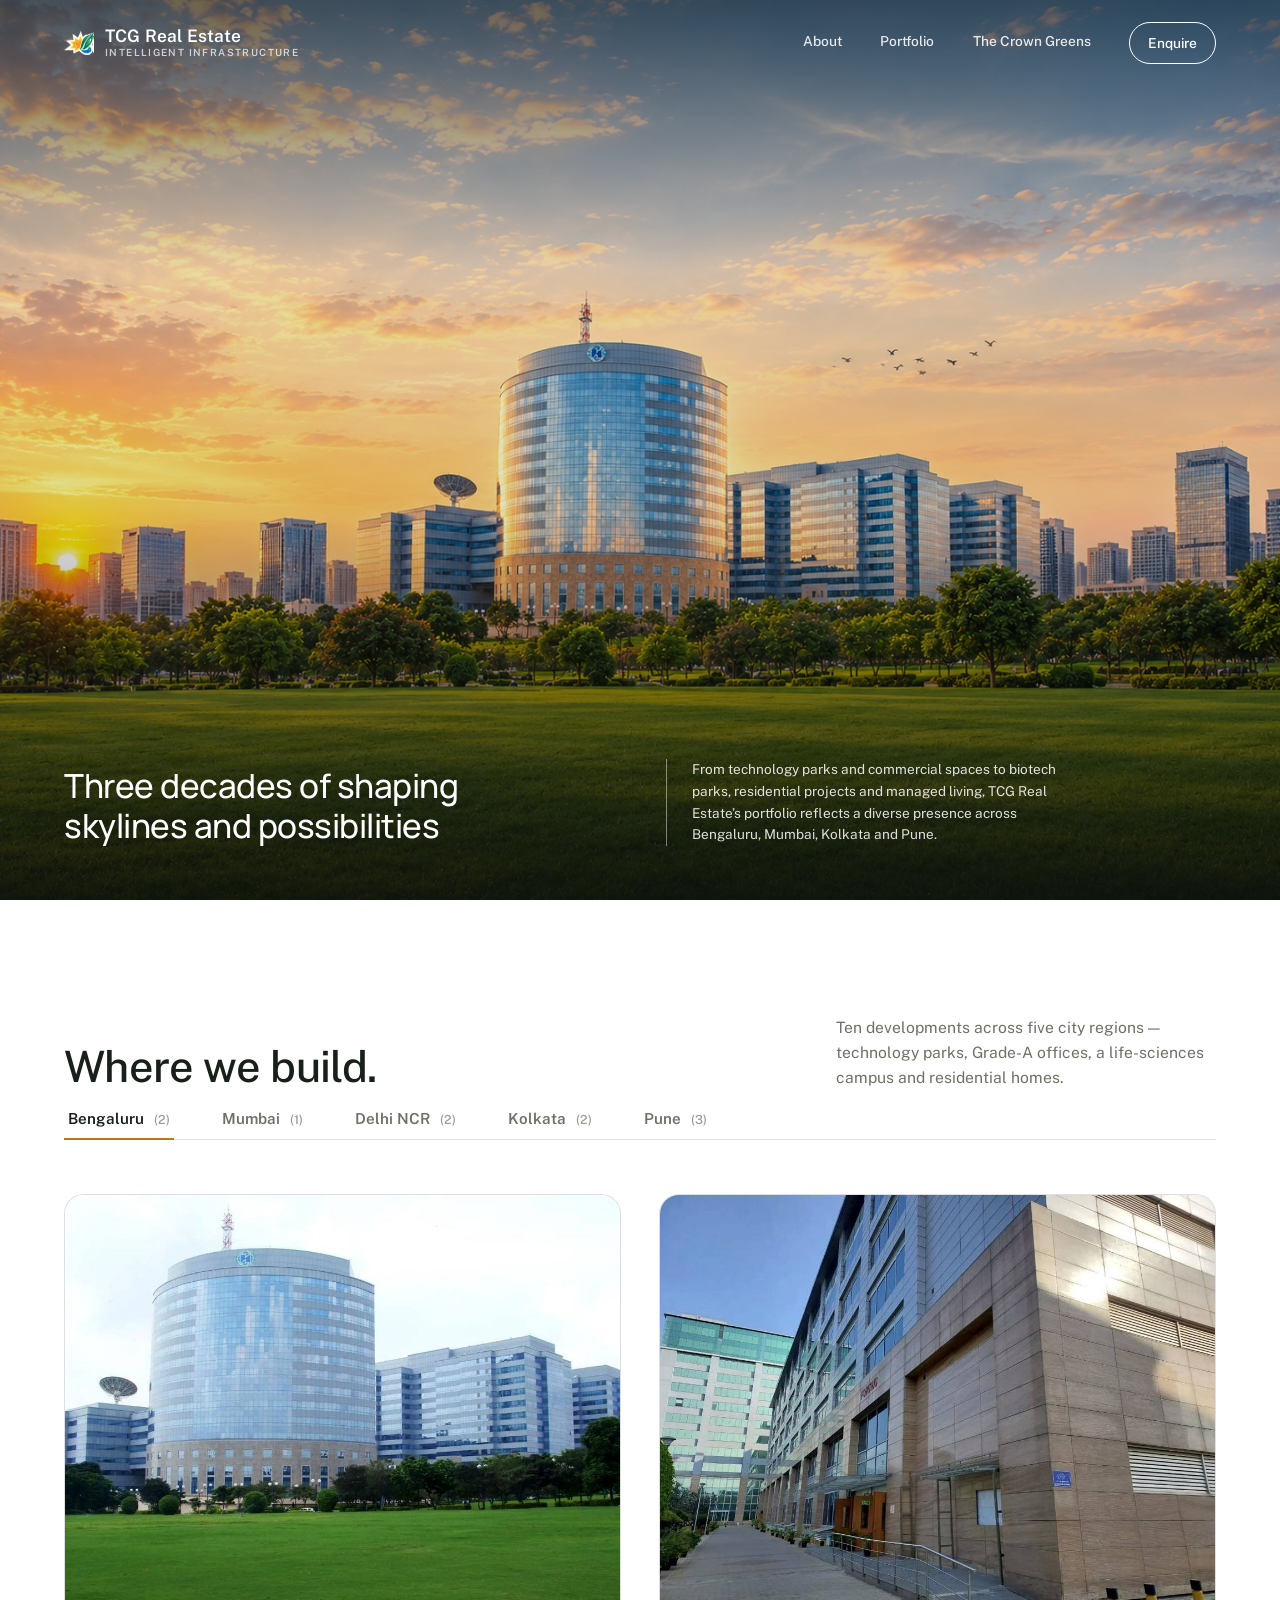
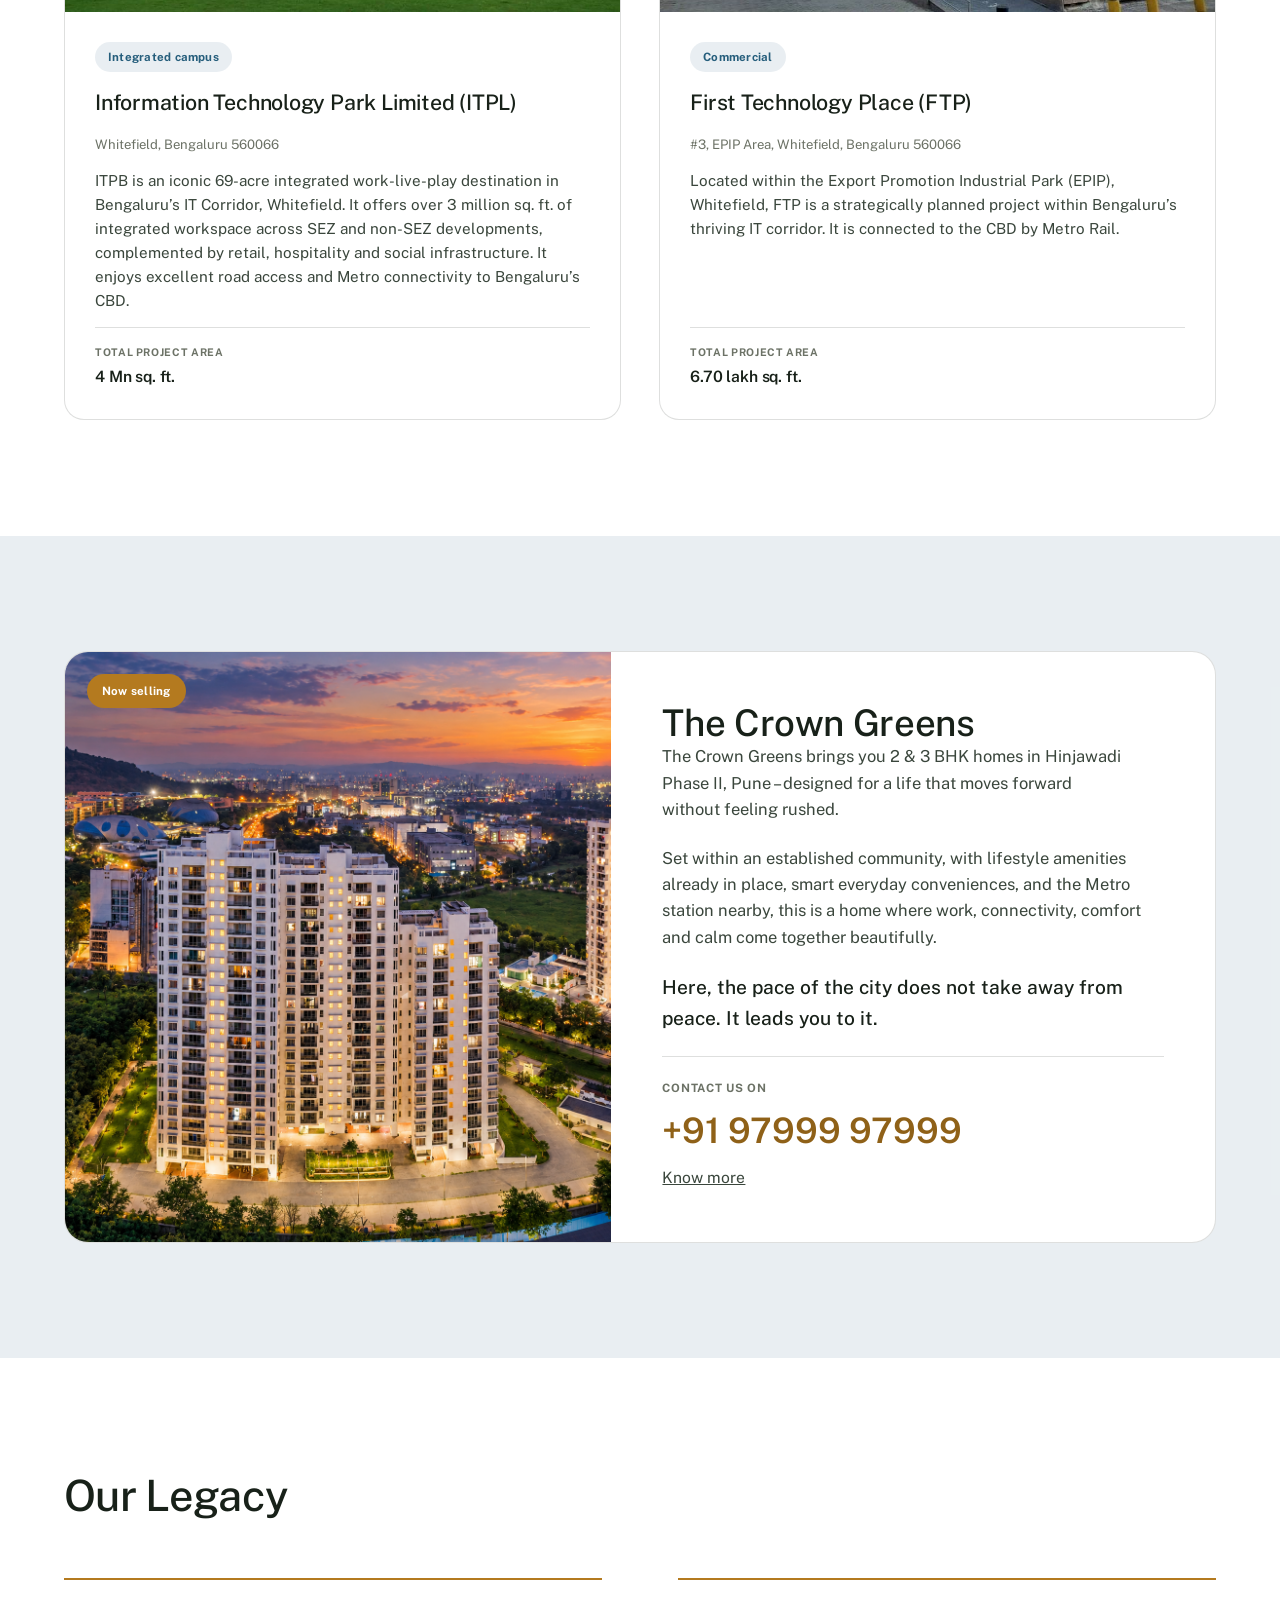
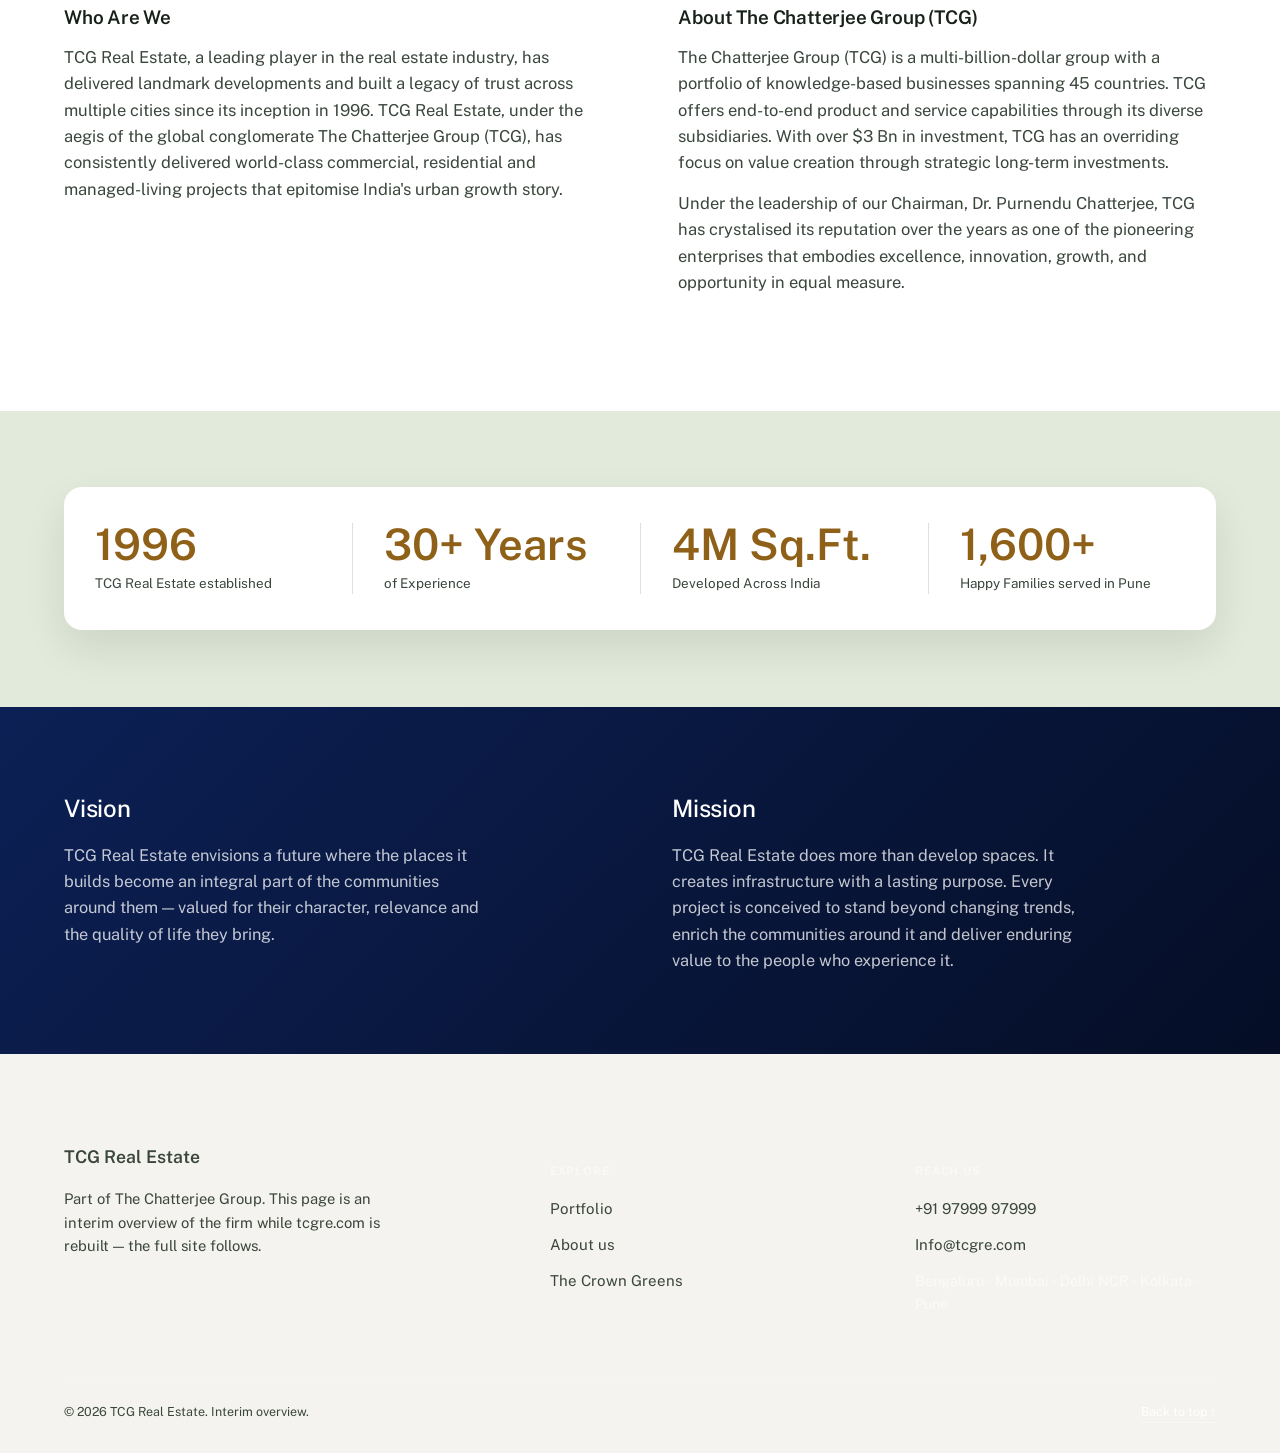
==== landing-new.html @ a6a9d88d "fixed ui updates" ====
<!DOCTYPE html>
<html lang="en">
<head>
<meta charset="utf-8">
<meta name="viewport" content="width=device-width, initial-scale=1">
<meta name="description" content="TCG Real Estate — technology parks, biotech campuses, Grade-A offices and managed living across Bengaluru, Mumbai, Kolkata and Pune. Part of The Chatterjee Group.">
<title>TCG Real Estate — Intelligent Infrastructure</title>
<link rel="icon" href="[data-uri]">
<link rel="preconnect" href="https://fonts.googleapis.com">
<link rel="preconnect" href="https://fonts.gstatic.com" crossorigin>
<link href="https://fonts.googleapis.com/css2?family=Public+Sans:wght@400;500;600;700;800&family=Manrope:wght@500;600;700;800&display=swap" rel="stylesheet">
<style>
:root{
  --ink:#182119;
  --ink-soft:#3a463c;
  --paper:#FFFFFF;
  --paper-2:#FFFFFF;
  --line: rgba(24,33,25,.14);
  --line-soft: rgba(24,33,25,.08);
  --muted:#6c7266;
  --gold:#B47A1F;
  --gold-deep:#8f6118;
  --gold-soft: rgba(180,122,31,.12);
  --green:#1F6B44;
  --green-soft: rgba(31,107,68,.10);
  --blue:#265E7C;
  --blue-soft: rgba(38,94,124,.10);
  --sage:#E2EADB;
  --serif: "Public Sans", -apple-system, BlinkMacSystemFont, "Segoe UI", Helvetica, Arial, sans-serif;
  --sans: "Public Sans", -apple-system, BlinkMacSystemFont, "Segoe UI", Helvetica, Arial, sans-serif;
  --shell: 1280px;
  --pad: clamp(20px, 5vw, 80px);
}
*{ box-sizing:border-box; }
html{ scroll-behavior:smooth; background:var(--paper); }
@media (prefers-reduced-motion: reduce){
  html{ scroll-behavior:auto; }
  *,*::before,*::after{ animation-duration:.001ms !important; animation-iteration-count:1 !important; transition-duration:.001ms !important; }
}
body{
  margin:0; background:var(--paper); color:var(--ink);
  font-family:var(--sans); font-size:16.5px; line-height:1.6; font-weight:400;
  -webkit-font-smoothing:antialiased;
}
h1,h2,h3,h4{ margin:0; font-family:var(--serif); font-weight:500; letter-spacing:-.01em; }
p{ margin:0; }
img{ display:block; max-width:100%; }
a{ color:inherit; }
button, input, select{ font-family:var(--sans); }
.shell{ max-width:var(--shell); margin:0 auto; padding-inline:var(--pad); }
:focus-visible{ outline:2px solid var(--gold); outline-offset:3px; }

/* ============ small type utility ============ */
.eyebrow{
  display:inline-flex; align-items:center; gap:8px;
  font-size:.78rem; font-weight:600; color:inherit;
}
.eyebrow__mark{ width:16px; height:16px; flex:none; display:block; }

/* ============ NAV ============ */
.nav{
  position:fixed; inset:0 0 auto 0; z-index:80;
  display:flex; align-items:center; justify-content:space-between;
  padding:22px var(--pad);
  color:#fff;
  transition:background .35s ease, color .35s ease, padding .35s ease, box-shadow .35s ease;
}
.nav.stuck{
  background:rgba(251,250,244,.92); backdrop-filter:blur(10px);
  color:var(--ink); padding-block:14px;
  box-shadow:0 1px 0 var(--line-soft);
}
.brand{ display:flex; align-items:center; gap:11px; text-decoration:none; }
.brand__mark{ width:30px; height:auto; flex:none; }
.brand__word{ display:flex; flex-direction:column; line-height:1.15; }
.brand__name{ font-family:var(--serif); font-size:1.08rem; font-weight:600; letter-spacing:.01em; }
.brand__sub{ font-size:.62rem; font-weight:600; letter-spacing:.14em; text-transform:uppercase; opacity:.72; }
.nav__links{ display:flex; align-items:center; gap:clamp(20px,3vw,40px); }
.nav__links a{
  text-decoration:none; font-size:.86rem; font-weight:500; opacity:.88;
  padding-bottom:3px; border-bottom:1px solid transparent; transition:opacity .2s, border-color .2s;
}
.nav__links a:hover{ opacity:1; border-color:currentColor; }
.nav__links a.btn-ghost{
  opacity:1; border:1px solid currentColor; border-radius:999px; padding:9px 18px; border-bottom:1px solid currentColor;
}
@media (max-width:760px){ .nav__links a:not(.btn-ghost){ display:none; } }

/* ============ HERO (full screen banner) ============ */
.hero{ position:relative; height:100svh; min-height:600px; overflow:hidden; background:var(--ink); }
.hero__media{ position:absolute; inset:0; }
.hero__media img{
  width:100%; height:100%; object-fit:cover; object-position:center 62%;
  transform:scale(1.04); animation:heroDrift 22s ease-in-out infinite alternate;
}
@keyframes heroDrift{ from{ transform:scale(1.04) translateY(0);} to{ transform:scale(1.11) translateY(-1.5%);} }
.hero__scrim{
  position:absolute; inset:0;
  background:
    linear-gradient(180deg, rgba(15,20,16,.62) 0%, rgba(15,20,16,.08) 30%, rgba(15,20,16,.12) 58%, rgba(12,16,13,.92) 100%);
}
.hero__in{
  position:relative; z-index:2; height:100%;
  display:grid; grid-template-columns:1fr 1fr; column-gap:clamp(24px,4vw,64px); align-items:end;
  padding:0 var(--pad) clamp(36px,6vh,64px);
  max-width:var(--shell); margin:0 auto;
  color:#fff;
  opacity:0; transform:translateY(16px);
  animation:heroIn 1.1s cubic-bezier(.22,.61,.36,1) .25s forwards;
}
@keyframes heroIn{ to{ opacity:1; transform:none; } }
.hero__badge{
  display:inline-flex; align-items:center; gap:9px; width:fit-content;
  padding:8px 16px 8px 10px; border-radius:999px;
  background:rgba(255,255,255,.1); border:1px solid rgba(255,255,255,.28);
  backdrop-filter:blur(6px);
  font-size:.78rem; font-weight:600; letter-spacing:.02em;
}
.hero__badge img{ width:18px; height:18px; }
.hero h1{
  margin:0; font-size:clamp(1.5rem,2.6vw,2.2rem); line-height:1.2;
  letter-spacing:-.015em; font-weight:500; max-width:20ch;
  font-family:"Manrope", "Public Sans", -apple-system, BlinkMacSystemFont, "Segoe UI", Helvetica, Arial, sans-serif;
}
.hero__lede{
  margin:0; max-width:52ch; font-size:clamp(.85rem,1vw,.95rem);
  color:rgba(255,255,255,.86); line-height:1.6;
  border-left:1px solid rgba(255,255,255,.45); padding-left:clamp(16px,2vw,28px);
}
@media (max-width:760px){
  .hero__in{ grid-template-columns:1fr; row-gap:16px; }
  .hero__lede{ border-left:0; padding-left:0; }
  .hero__in h1{margin-top:98%}
}
.hero__cta{ margin-top:30px; display:flex; gap:14px; flex-wrap:wrap; }
.btn{
  display:inline-flex; align-items:center; gap:10px;
  font-size:.86rem; font-weight:600; text-decoration:none;
  padding:14px 26px; border-radius:999px; border:1px solid transparent;
  transition:transform .22s ease, background .22s ease, color .22s ease, border-color .22s ease;
}
.btn:hover{ transform:translateY(-2px); }
.btn--gold{ background:var(--gold); color:#fff; }
.btn--gold:hover{ background:var(--gold-deep); }
.btn--line{ border-color:rgba(255,255,255,.55); color:#fff; }
.btn--line:hover{ background:rgba(255,255,255,.12); }
.btn--ink{ background:var(--ink); color:#fff; }
.btn--ink:hover{ background:#0d130f; }

.hero__foot{
  position:absolute; z-index:2; left:0; right:0; bottom:22px;
  display:flex; justify-content:space-between; align-items:flex-end;
  padding:0 var(--pad); max-width:var(--shell); margin:0 auto; left:50%; transform:translateX(-50%); width:100%;
  color:rgba(255,255,255,.78); font-size:.72rem; letter-spacing:.03em;
}
.hero__cap{ display:flex; flex-direction:column; gap:2px; text-align:right; }
.hero__cap b{ font-weight:600; color:#fff; }
.hero__scroll{
  width:1px; height:34px; background:rgba(255,255,255,.5); position:relative; overflow:hidden;
}
.hero__scroll::after{
  content:""; position:absolute; left:0; top:-100%; width:100%; height:100%; background:#fff;
  animation:scrollLine 2.1s ease-in-out infinite;
}
@keyframes scrollLine{ 0%{ top:-100%;} 60%{ top:100%;} 100%{ top:100%;} }

/* ============ SECTION shell ============ */
.sec{ padding:clamp(70px,9vw,120px) 0; }
.sec__head{
  display:flex; align-items:flex-end; justify-content:space-between; gap:24px; flex-wrap:wrap;
  margin-bottom:clamp(36px,5vw,58px);
}
.sec__head h2{ font-size:clamp(1.9rem,3.6vw,2.7rem); line-height:1.08; letter-spacing:-.015em; max-width:22ch; }
.sec__head p{ max-width:38ch; color:var(--muted); font-size:.98rem; }

/* ============ ABOUT ============ */
.about{ background:; }
.about__grid{ display:grid; grid-template-columns:1fr 1fr; gap:clamp(40px,6vw,90px); align-items:start; }
@media (max-width:880px){ .about__grid{ grid-template-columns:1fr; } }
.about__block h3{ font-size:1.18rem; font-weight:600; margin-bottom:12px; }
.about__block p{ color:var(--ink-soft); }
.about__block{ border-top:2px solid var(--gold); padding-top:22px; }
.statsband{ background:var(--sage); padding:clamp(48px,6vw,80px) 0; }
.stats{ display:grid; grid-template-columns:repeat(4,1fr); gap:0; padding:clamp(24px,3vw,36px) 0; background:#fff; border-radius:18px; box-shadow:0 18px 40px rgba(24,33,25,.10); }
.stats .stat{ padding:0 clamp(16px,2.4vw,32px); border-left:1px solid var(--line); }
.stats .stat:first-child{ border-left:0; }
@media (max-width:760px){ .stats{ grid-template-columns:1fr 1fr; row-gap:24px; } .stats .stat:nth-child(odd){ border-left:0; } }
.stat{ display:flex; flex-direction:column; gap:6px; }
.stat__n{ font-family:var(--serif); font-size:clamp(1.9rem,3.4vw,2.8rem); font-weight:600; color:var(--gold-deep); line-height:1; }
.stat__l{ font-size:.84rem; color:var(--ink-soft); }

/* ============ VISION / MISSION ============ */
.creed{ background: linear-gradient(135deg, #0C2055, #050E26);  color:#fff; padding: 80px 0 }
.creed__grid{ display:grid; grid-template-columns:1fr 1fr; gap:clamp(30px,5vw,70px); }
@media (max-width:760px){ .creed__grid{ grid-template-columns:1fr; } }
.creed__card{ padding-top:2px; }
.creed__icon{ width:38px; height:38px; margin-bottom:20px; }
.creed__card h3{ font-size:1.5rem; font-weight:500; margin-bottom:14px; }
.creed__card p{ color:rgba(255,255,255,.76); font-size:1.02rem; line-height:1.62; max-width:42ch; }

/* ============ PORTFOLIO ============ */
.portfolio__head{ margin-bottom:8px; }
.tabs{
  display:flex; gap:clamp(6px,1.2vw,10px); flex-wrap:wrap;
  border-bottom:1px solid var(--line); margin-bottom:clamp(34px,5vw,54px);
}
.tab{
  appearance:none; border:none; background:none; cursor:pointer;
  font-family:var(--sans); font-size:.95rem; font-weight:600; color:var(--muted);
  padding:12px 4px; margin-right:clamp(18px,3vw,34px);
  position:relative; transition:color .2s ease;
}
.tab .count{ font-weight:500; color:var(--muted); opacity:.7; margin-left:6px; font-size:.82em; }
.tab::after{
  content:""; position:absolute; left:0; right:0; bottom:-1px; height:2px; background:var(--gold);
  transform:scaleX(0); transform-origin:left; transition:transform .25s ease;
}
.tab[aria-selected="true"]{ color:var(--ink); }
.tab[aria-selected="true"]::after{ transform:scaleX(1); }
.tab:hover{ color:var(--ink); }

.panel{ display:none; }
.panel.active{ display:block; }
.cards{ display:grid; grid-template-columns:repeat(2,1fr); gap:clamp(24px,3vw,40px); }
@media (max-width:820px){ .cards{ grid-template-columns:1fr; } }

.card{
  border:1px solid var(--line); border-radius:20px; overflow:hidden; background:var(--paper);
  display:flex; flex-direction:column;
}
.card__media{ aspect-ratio:4/3; overflow:hidden; background:var(--paper-2); }
.card__media img{ width:100%; height:100%; object-fit:cover; transition:transform .7s cubic-bezier(.22,.61,.36,1); }
.card:hover .card__media img{ transform:scale(1.045); }
.card__body{ padding:clamp(22px,2.4vw,30px); display:flex; flex-direction:column; gap:14px; flex:1; }
.pill{
  display:inline-flex; width:fit-content; align-items:center; gap:6px;
  font-size:.72rem; font-weight:700; letter-spacing:.02em;
  padding:6px 13px; border-radius:999px;
}
.pill--blue{ background:var(--blue-soft); color:var(--blue); }
.pill--green{ background:var(--green-soft); color:var(--green); }
.pill--gold{ background:var(--gold-soft); color:var(--gold-deep); }
.pill--ink{ background:var(--ink); color:#fff; }
.card__title{ font-size:1.34rem; font-weight:500; letter-spacing:-.01em; }
.card__addr{ font-size:.82rem; color:var(--muted); display:flex; align-items:flex-start; gap:6px; }
.card__addr svg{ flex:none; margin-top:3px; width:12px; height:12px; }
.card__desc{ color:var(--ink-soft); font-size:.95rem; line-height:1.58; }
.card__specs{
  margin-top:auto; padding-top:16px; border-top:1px solid var(--line);
  display:flex; gap:26px; flex-wrap:wrap;
}
.card__specs div{ display:flex; flex-direction:column; gap:3px; }
.card__specs .k{ font-size:.66rem; font-weight:700; letter-spacing:.06em; text-transform:uppercase; color:var(--muted); }
.card__specs .v{ font-size:.98rem; font-weight:600; letter-spacing:-.01em; }
.v--live{ color:var(--green); }

/* ============ SPOTLIGHT / CROWN GREENS ============ */
.spot{ background:var(--blue-soft); }
.spot__grid{
  display:grid; grid-template-columns:.95fr 1.05fr; align-items:stretch;
  border-radius:24px; overflow:hidden; border:1px solid var(--line);
  background:var(--paper);
}
@media (max-width:900px){ .spot__grid{ grid-template-columns:1fr; } }
.spot__media{ position:relative; min-height:340px; }
.spot__media img{ position:absolute; inset:0; width:100%; height:100%; object-fit:cover; }
.spot__tag{
  position:absolute; top:22px; left:22px; z-index:2;
  background:var(--gold); color:#fff; font-size:.72rem; font-weight:700;
  padding:8px 15px; border-radius:999px; letter-spacing:.02em;
}
.spot__content{ padding:clamp(30px,4vw,54px); display:flex; flex-direction:column; gap:22px; }
.spot__content h2{ font-size:clamp(1.7rem,3vw,2.3rem); line-height:1.1; }
.spot__content p.lede{ color:var(--ink-soft); max-width:46ch; }
.spot__text{ color:var(--ink-soft); max-width:50ch; }
.spot__closing{ font-family:var(--sans); font-weight:500; font-size:1.2rem; color:var(--ink); }
.spot__contact{ margin-top:auto; padding-top:22px; border-top:1px solid var(--line); display:flex; flex-direction:column; gap:6px; }
.spot__label{ font-size:.72rem; font-weight:700; letter-spacing:.06em; text-transform:uppercase; color:var(--muted); }
.spot__phone{ font-family:var(--serif); font-size:clamp(1.7rem,3vw,2.2rem); font-weight:600; text-decoration:none; color:var(--gold-deep); width:fit-content; }
.spot__phone:hover{ color:var(--gold); }
.spot__mail{ width:fit-content; font-size:.98rem; color:var(--ink-soft); }

/* ============ FOOTER ============ */
.foot{ background:#F4F3EF; color:#3a463c; }
.foot__in{ padding:clamp(56px,7vw,90px) var(--pad) 30px; max-width:var(--shell); margin:0 auto; }
.foot__grid{ display:grid; grid-template-columns:1.4fr 1fr 1fr; gap:clamp(30px,5vw,64px); }
@media (max-width:760px){ .foot__grid{ grid-template-columns:1fr; } }
.foot__brand{ display:flex; align-items:center; gap:11px; margin-bottom:16px; }
.foot__brand img{ width:30px; }
.foot__brand span{ font-family:var(--serif); font-size:1.1rem; font-weight:600; }
.foot p{ color: #3a463c; font-size:.92rem; max-width:36ch; line-height:1.6; }
.foot h5{ font-size:.72rem; font-weight:700; letter-spacing:.08em; text-transform:uppercase; color:rgba(255,255,255,.5); margin-bottom:16px; }
.foot__links{ display:flex; flex-direction:column; gap:11px; }
.foot__links a{ text-decoration:none; font-size:.94rem; width:fit-content; border-bottom:1px solid transparent; transition:border-color .2s; }
.foot__links a:hover{ border-color:rgba(255,255,255,.5); }
.foot__links span{ color:rgba(255,255,255,.62); font-size:.9rem; }
.foot__base{
  margin-top:clamp(40px,6vw,64px); padding-top:22px; border-top:1px solid rgba(255,255,255,.12);
  display:flex; justify-content:space-between; gap:14px; flex-wrap:wrap;
  font-size:.78rem; color:#3a463c;
}
.foot__base a{ color:#fff; text-decoration:none; border-bottom:1px solid rgba(255,255,255,.4); }
</style>
</head>
<body>

<nav class="nav" id="nav">
  <a class="brand" href="#top">
    <img class="brand__mark" src="[data-uri]" alt="">
    <span class="brand__word">
      <span class="brand__name">TCG Real Estate</span>
      <span class="brand__sub">Intelligent Infrastructure</span>
    </span>
  </a>
  <div class="nav__links">
    <a href="#about">About</a>
    <a href="#work">Portfolio</a>
    <a href="#crown-greens">The Crown Greens</a>
    <a class="btn-ghost" href="#contact">Enquire</a>
  </div>
</nav>

<header class="hero" id="top">
  <div class="hero__media">
    <img src="landing/banner.png" alt="Banner" />
  </div>
  <div class="hero__scrim"></div>
  <div class="hero__in">
    <h1>Three decades of shaping skylines and possibilities</h1>
    <p class="hero__lede">From technology parks and commercial spaces to biotech parks, residential projects and managed living, TCG Real Estate’s portfolio reflects a diverse presence across Bengaluru, Mumbai, Kolkata and Pune.</p>
  </div>
</header>

<section class="sec" id="work">
  <div class="shell">
    <div class="sec__head portfolio__head">
      <h2>Where we build.</h2>
      <p>Ten developments across five city regions — technology parks, Grade-A offices, a life-sciences campus and residential homes.</p>
    </div>

    <div class="tabs" role="tablist">
      <button class="tab" role="tab" aria-selected="true" data-city="bengaluru">Bengaluru <span class="count">(2)</span></button>
      <button class="tab" role="tab" aria-selected="false" data-city="mumbai">Mumbai <span class="count">(1)</span></button>
      <button class="tab" role="tab" aria-selected="false" data-city="delhi">Delhi NCR <span class="count">(2)</span></button>
      <button class="tab" role="tab" aria-selected="false" data-city="kolkata">Kolkata <span class="count">(2)</span></button>
      <button class="tab" role="tab" aria-selected="false" data-city="pune">Pune <span class="count">(3)</span></button>
    </div>

    <div class="panel active" data-panel="bengaluru">
      <div class="cards">
        <article class="card">
          <div class="card__media"><img src="[data-uri]" alt="Circular glass tower and low-rise blocks at ITPL, Whitefield, Bengaluru."></div>
          <div class="card__body">
            <span class="pill pill--blue">Integrated campus</span>
            <h3 class="card__title">Information Technology Park Limited (ITPL)</h3>
            <span class="card__addr">Whitefield, Bengaluru 560066</span>
            <p class="card__desc">ITPB is an iconic 69-acre integrated work-live-play destination in Bengaluru’s IT Corridor, Whitefield. It offers over 3 million sq. ft. of integrated workspace across SEZ and non-SEZ developments, complemented by retail, hospitality and social infrastructure. It enjoys excellent road access and Metro connectivity to Bengaluru’s CBD.</p>
            <div class="card__specs">
              <div><span class="k">Total project area</span><span class="v">4 Mn sq. ft.</span></div>
            </div>
          </div>
        </article>
        <article class="card">
          <div class="card__media"><img src="[data-uri]" alt="Stone and glass facade at First Technology Place, Whitefield."></div>
          <div class="card__body">
            <span class="pill pill--blue">Commercial</span>
            <h3 class="card__title">First Technology Place (FTP)</h3>
            <span class="card__addr">#3, EPIP Area, Whitefield, Bengaluru 560066</span>
            <p class="card__desc">Located within the Export Promotion Industrial Park (EPIP), Whitefield, FTP is a strategically planned project within Bengaluru’s thriving IT corridor. It is connected to the CBD by Metro Rail.</p>
            <div class="card__specs">
              <div><span class="k">Total project area</span><span class="v">6.70 lakh sq. ft.</span></div>
            </div>
          </div>
        </article>
      </div>
    </div>

    <div class="panel" data-panel="mumbai">
      <div class="cards">
        <article class="card">
          <div class="card__media"><img src="[data-uri]" alt="TCG Financial Centre, a glass and stone office tower in Bandra Kurla Complex, Mumbai."></div>
          <div class="card__body">
            <span class="pill pill--blue">Grade-A commercial</span>
            <h3 class="card__title">TCG Financial Centre (TCGFC)</h3>
            <span class="card__addr">Plot No - C54, BKC, Mumbai</span>
            <p class="card__desc">TCG Financial Centre is a landmark commercial development in Mumbai’s premier Bandra Kurla Complex (BKC), one of the city’s foremost business destinations. Designed as a Grade-A corporate address, the building combines contemporary architecture and an energy-efficient design.</p>
            <div class="card__specs">
              <div><span class="k">Total project area</span><span class="v">0.2 Mn sq. ft.</span></div>
            </div>
          </div>
        </article>
      </div>
    </div>

    <div class="panel" data-panel="delhi">
      <div class="cards">
        <article class="card">
          <div class="card__media">
            <img src="landing/WTC1.png" alt="World Trade Centre" />
          </div>
          <div class="card__body">
            <span class="pill pill--gold">Under construction</span>
            <h3 class="card__title">World Trade Centre (WTC)</h3>
            <span class="card__addr">Sector-33, Subhash Chowk, Gurugram, Haryana</span>
            <p class="card__desc">TCG WTC is an under-construction mixed-use commercial development with an approx. 1 million sq. ft. of built-up area, 100,000 sq. ft. of retail space, and a multi-level car parking. With a modern architecture, WTC is shaping up to be a landmark building that adorns Gurugram’s skyline.</p>
            <div class="card__specs">
              <div><span class="k">Total project area</span><span class="v">1.3 Mn sq. ft.</span></div>
            </div>
          </div>
        </article>
        <article class="card">
          <div class="card__media">
            <img src="landing/FIP.png" alt="World Trade Centre" />
          </div>
          <div class="card__body">
            <span class="pill pill--blue">Commercial</span>
            <h3 class="card__title">First India Place (FIP)</h3>
            <span class="card__addr">MG Road, Sector 28 / Sushant Lok Phase I, Gurugram, Haryana</span>
            <p class="card__desc">Located on MG Road, Gurugram, First India Place is a commercial development comprising contemporary office spaces and retail amenities. Its excellent connectivity and proximity to the MG Road Metro Station make it a well-connected business destination. The development houses a diverse mix of businesses across BFSI, IT/ITES, and other sectors.</p>
            <div class="card__specs">
              <div><span class="k">Total project area</span><span class="v">0.04 Mn sq. ft.</span></div>
            </div>
          </div>
        </article>
      </div>
    </div>

    <div class="panel" data-panel="kolkata">
      <div class="cards">
        <article class="card">
          <div class="card__media"><img src="[data-uri]" alt="Palm-lined approach to the glass atrium of Bengal Intelligent Park, Kolkata."></div>
          <div class="card__body">
            <span class="pill pill--gold">Operational since 2003</span>
            <h3 class="card__title">Bengal Intelligent Park</h3>
            <span class="card__addr">A2, M2 &amp; N2, Street Number 18, EP Block, Sector V, Bidhannagar, Kolkata</span>
            <p class="card__desc">Operational since 2003, Bengal Intelligent Park is located right at the heart of Kolkata’s IT hub. It’s a multi-storeyed building with a glass facade and occupies approx. 1 million sq. ft. of area. The building houses several IT/ITES, non-IT offices and retail outlets. The premises include car parking, outdoor sitting area, and aesthetically designed green zones.</p>
            <div class="card__specs">
              <div><span class="k">Total project area</span><span class="v">1 Mn sq. ft.</span></div>
            </div>
          </div>
        </article>
        <article class="card">
          <div class="card__media"><img src="[data-uri]" alt="The tower at Bengal Eco Intelligent Park, Sector V, Kolkata."></div>
          <div class="card__body">
            <span class="pill pill--blue">Commercial</span>
            <h3 class="card__title">Bengal Eco Intelligent Park</h3>
            <span class="card__addr">EM Block, Sector V, Bidhannagar, Kolkata</span>
            <p class="card__desc">Bengal Eco Intelligent Park is a prominent commercial development in Sector V, Kolkata, spanning approximately 1 million sq. ft. of area. Designed for IT/ITES and corporate offices, the park offers modern workspaces and is supported by excellent connectivity and urban infrastructure.</p>
            <div class="card__specs">
              <div><span class="k">Total project area</span><span class="v">1 Mn sq. ft.</span></div>
            </div>
          </div>
        </article>
      </div>
    </div>

    <div class="panel" data-panel="pune">
      <div class="cards">
        <article class="card">
          <div class="card__media"><img src="[data-uri]" alt="Blue-green glass facade of the TCG International Biotech Park, Hinjawadi, Pune."></div>
          <div class="card__body">
            <span class="pill pill--green">Life sciences</span>
            <h3 class="card__title">TCG International Biotech Park (TCG-IBP)</h3>
            <span class="card__addr">Infotech - Biotech Park, MIDC, Hinjawadi Phase II, Hinjawadi, Pune</span>
            <p class="card__desc">TCG-IBP is an integrated life sciences and research park located in Hinjawadi Phase II, Pune. Developed as a public-private partnership between TCG Real Estate and MIDC, the park provides specialised infrastructure for biotechnology and life sciences companies, supported by commercial, residential and social infrastructure.</p>
            <div class="card__specs">
              <div><span class="k">Total project area</span><span class="v">0.8 Mn sq. ft.</span></div>
            </div>
          </div>
        </article>
        <article class="card">
          <div class="card__media"><img src="[data-uri]" alt="The Crown Greens — a high-rise residential tower set against green hills."></div>
          <div class="card__body">
            <span class="pill pill--gold">Residential</span>
            <h3 class="card__title">The Crown Greens</h3>
            <span class="card__addr">Genesis Square, Rajiv Gandhi Infotech Biotech Park, MIDC, Hinjawadi Phase II, Pune</span>
            <p class="card__desc">The Crown Greens offers 2 &amp; 3 BHK homes in Hinjawadi Phase 2, thoughtfully planned for a life that moves forward without feeling rushed. Set within an established community, with lifestyle amenities already in place, smart everyday conveniences and the Metro station immediately adjacent, this is a home where work, connectivity, comfort and calm come together beautifully.</p>
            <div class="card__specs">
              <div><span class="k">Total project area</span><span class="v">To be updated</span></div>
            </div>
          </div>
        </article>
        <article class="card">
          <div class="card__media"><img src="[data-uri]" alt="Aerial view of the residential towers and clubhouse at TCG Cliff Garden, Hinjawadi."></div>
          <div class="card__body">
            <span class="pill pill--gold">Residential</span>
            <h3 class="card__title">TCG Cliff Garden</h3>
            <span class="card__addr">Phase 3, Hinjawadi Rajiv Gandhi Infotech Park, Maan Road, Hinjawadi, Pune</span>
            <p class="card__desc">Set against the foothills of the Sahyadri range in Hinjawadi Phase III, Pune, The Cliff Garden offers contemporary 1 and 2 BHK residences with landscaped open spaces and thoughtfully planned amenities, close to Hinjawadi’s major technology and employment hubs.</p>
            <div class="card__specs">
              <div><span class="k">Total project area</span><span class="v">0.52 Mn sq. ft.</span></div>
            </div>
          </div>
        </article>
      </div>
    </div>

  </div>
</section>

<section class="sec spot" id="crown-greens">
  <div class="shell">
    <div class="spot__grid">
      <div class="spot__media">
        <span class="spot__tag">Now selling</span>
        <img class="spot__img" src="landing/crown.png" alt="The Crown Greens" loading="lazy">
      </div>
      <div class="spot__content">
        <div>
          <h2>The Crown Greens</h2>
          <p class="lede">The Crown Greens brings you 2 &amp; 3 BHK homes in Hinjawadi Phase II, Pune – designed for a life that moves forward without feeling rushed.</p>
        </div>
        <p class="spot__text">Set within an established community, with lifestyle amenities already in place, smart everyday conveniences, and the Metro station nearby, this is a home where work, connectivity, comfort and calm come together beautifully.</p>
        <p class="spot__text spot__closing">Here, the pace of the city does not take away from peace. It leads you to it.</p>
        <div class="spot__contact">
          <span class="spot__label">Contact us on</span>
          <a class="spot__phone" href="tel:+919799997999">+91 97999 97999</a>
          <a class="spot__mail" href="https://www.thecrowngreens.com/" target="_blank">Know more</a>
        </div>
      </div>
    </div>
  </div>
</section>

<section class="sec about" id="about">
  <div class="shell">
    <div class="sec__head">
      <h2>Our Legacy</h2>
    </div>
    <div class="about__grid">
      <div class="about__block">
        <h3>Who Are We</h3>
        <p>TCG Real Estate, a leading player in the real estate industry, has delivered landmark developments and built a legacy of trust across multiple cities since its inception in 1996. TCG Real Estate, under the aegis of the global conglomerate The Chatterjee Group (TCG), has consistently delivered world-class commercial, residential and managed-living projects that epitomise India's urban growth story.</p>
      </div>
      <div class="about__block">
        <h3>About The Chatterjee Group (TCG)</h3>
        <p>The Chatterjee Group (TCG) is a multi-billion-dollar group with a portfolio of knowledge-based businesses spanning 45 countries. TCG offers end-to-end product and service capabilities through its diverse subsidiaries. With over $3 Bn in investment, TCG has an overriding focus on value creation through strategic long-term investments.</p>
        <p style="margin-top:14px;">Under the leadership of our Chairman, Dr. Purnendu Chatterjee, TCG has crystalised its reputation over the years as one of the pioneering enterprises that embodies excellence, innovation, growth, and opportunity in equal measure.</p>
      </div>
    </div>
  </div>
</section>

<section class="statsband">
  <div class="shell">
    <div class="stats">
      <div class="stat"><span class="stat__n">1996</span><span class="stat__l">TCG Real Estate established</span></div>
      <div class="stat"><span class="stat__n">30+ Years</span><span class="stat__l">of Experience</span></div>
      <div class="stat"><span class="stat__n">4M Sq.Ft.</span><span class="stat__l">Developed Across India</span></div>
      <div class="stat"><span class="stat__n">1,600+</span><span class="stat__l">Happy Families served in Pune</span></div>
    </div>
  </div>
</section>

<section class="creed">
  <div class="shell">
    <div class="creed__grid">
      <div class="creed__card">
         
        <h3>Vision</h3>
        <p>TCG Real Estate envisions a future where the places it builds become an integral part of the communities around them — valued for their character, relevance and the quality of life they bring.</p>
      </div>
      <div class="creed__card">
       
        <h3>Mission</h3>
        <p>TCG Real Estate does more than develop spaces. It creates infrastructure with a lasting purpose. Every project is conceived to stand beyond changing trends, enrich the communities around it and deliver enduring value to the people who experience it.</p>
      </div>
    </div>
  </div>
</section>

<footer class="foot" id="contact">
  <div class="foot__in">
    <div class="foot__grid">
      <div>
        <div class="foot__brand">
          <!-- <img src="logo-2.png" alt="TCG Real Estate Logo" /> -->
          <span>TCG Real Estate</span>
        </div>
        <p>Part of The Chatterjee Group. This page is an interim overview of the firm while tcgre.com is rebuilt — the full site follows.</p>
      </div>
      <div>
        <h5>Explore</h5>
        <div class="foot__links">
          <a href="#work">Portfolio</a>
          <a href="#about">About us</a>
          <a href="#crown-greens">The Crown Greens</a>
        </div>
      </div>
      <div>
        <h5>Reach us</h5>
        <div class="foot__links">
          <a href="tel:+919799997999">+91 97999 97999</a>
          <a href="mailto:Info@tcgre.com">Info@tcgre.com</a>
          <span>Bengaluru · Mumbai · Delhi NCR · Kolkata · Pune</span>
        </div>
      </div>
    </div>
    <div class="foot__base">
      <span>© 2026 TCG Real Estate. Interim overview.</span>
      <a href="#top">Back to top ↑</a>
    </div>
  </div>
</footer>

<script>
  // nav background on scroll
  var nav = document.getElementById('nav');
  var onScroll = function(){ nav.classList.toggle('stuck', window.scrollY > 40); };
  window.addEventListener('scroll', onScroll, { passive:true });
  onScroll();

  // portfolio city tabs
  var tabs = document.querySelectorAll('.tab');
  var panels = document.querySelectorAll('.panel');
  tabs.forEach(function(tab){
    tab.addEventListener('click', function(){
      tabs.forEach(function(t){ t.setAttribute('aria-selected','false'); });
      panels.forEach(function(p){ p.classList.remove('active'); });
      tab.setAttribute('aria-selected','true');
      var city = tab.getAttribute('data-city');
      document.querySelector('.panel[data-panel="'+city+'"]').classList.add('active');
    });
  });

</script>

<!-- ============ EDIT MODE (optional) ============
     Open the page with  index.html#edit  to edit text directly, click any image to replace it,
     and use "Save page" to download the updated file. Delete this block to remove edit mode. -->
<style>
.ed-bar{position:fixed;z-index:999;right:16px;bottom:16px;display:flex;gap:8px;font:600 13px var(--sans)}
.ed-bar button{padding:10px 16px;border-radius:999px;border:0;background:#182119;color:#fff;cursor:pointer}
body.editing [contenteditable]{outline:1px dashed rgba(180,122,31,.7);outline-offset:2px}
body.editing img{cursor:pointer;outline:2px dashed rgba(31,107,68,.6)}
</style>
<script>
(function(){
  if(location.hash!=='#edit') return;
  var sel='h1,h2,h3,p,.card__addr,.pill,.k,.v,.stat__n,.stat__l,.spot__phone,.spot__mail,.spot__label,.spot__tag,.hero__badge,.hero__cap b,.hero__cap span,.brand__name,.brand__sub,.tab,.foot__links a,.foot__links span,.foot__base span,.btn,.nav__links a';
  var fi=document.createElement('input'); fi.type='file'; fi.accept='image/*'; var target=null;
  fi.onchange=function(){ var r=new FileReader(); r.onload=function(){ target.src=r.result; }; r.readAsDataURL(fi.files[0]); };
  document.querySelectorAll(sel).forEach(function(el){ el.setAttribute('contenteditable','true'); });
  document.querySelectorAll('.tab,.btn,.nav__links a,.spot__phone,.spot__mail,.foot__links a').forEach(function(a){ a.addEventListener('click',function(e){ if(document.body.classList.contains('editing')) e.preventDefault(); }); });
  document.body.classList.add('editing');
  document.addEventListener('click',function(e){ if(e.target.tagName==='IMG'){ e.preventDefault(); target=e.target; fi.click(); } },true);
  var bar=document.createElement('div'); bar.className='ed-bar';
  bar.innerHTML='<button id="edSave">Save page</button>';
  document.body.appendChild(bar);
  document.getElementById('edSave').onclick=function(){
    document.body.classList.remove('editing'); bar.remove();
    document.querySelectorAll('[contenteditable]').forEach(function(el){ el.removeAttribute('contenteditable'); });
    var html='<!DOCTYPE html>\n'+document.documentElement.outerHTML;
    var a=document.createElement('a'); a.href=URL.createObjectURL(new Blob([html],{type:'text/html'})); a.download='index.html'; a.click();
    setTimeout(function(){ location.reload(); },500);
  };
})();
</script>

</body>
</html>
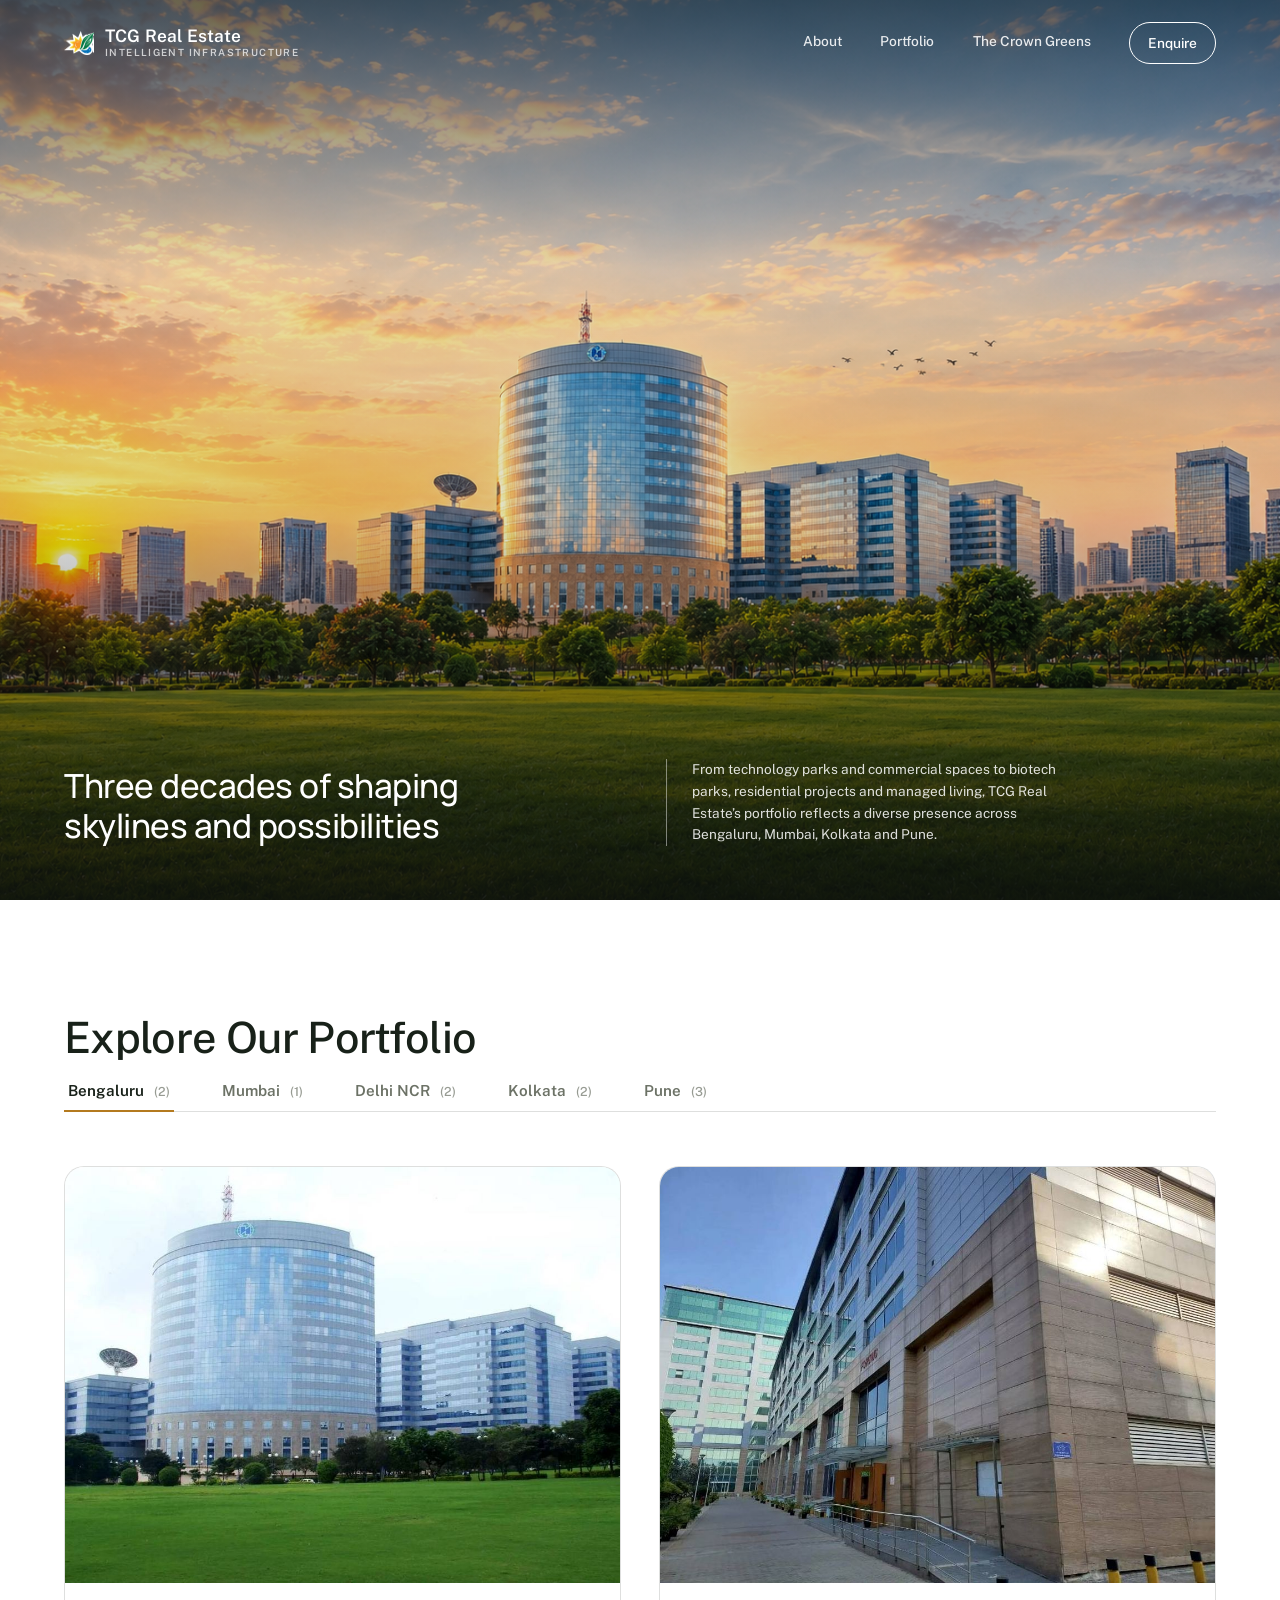
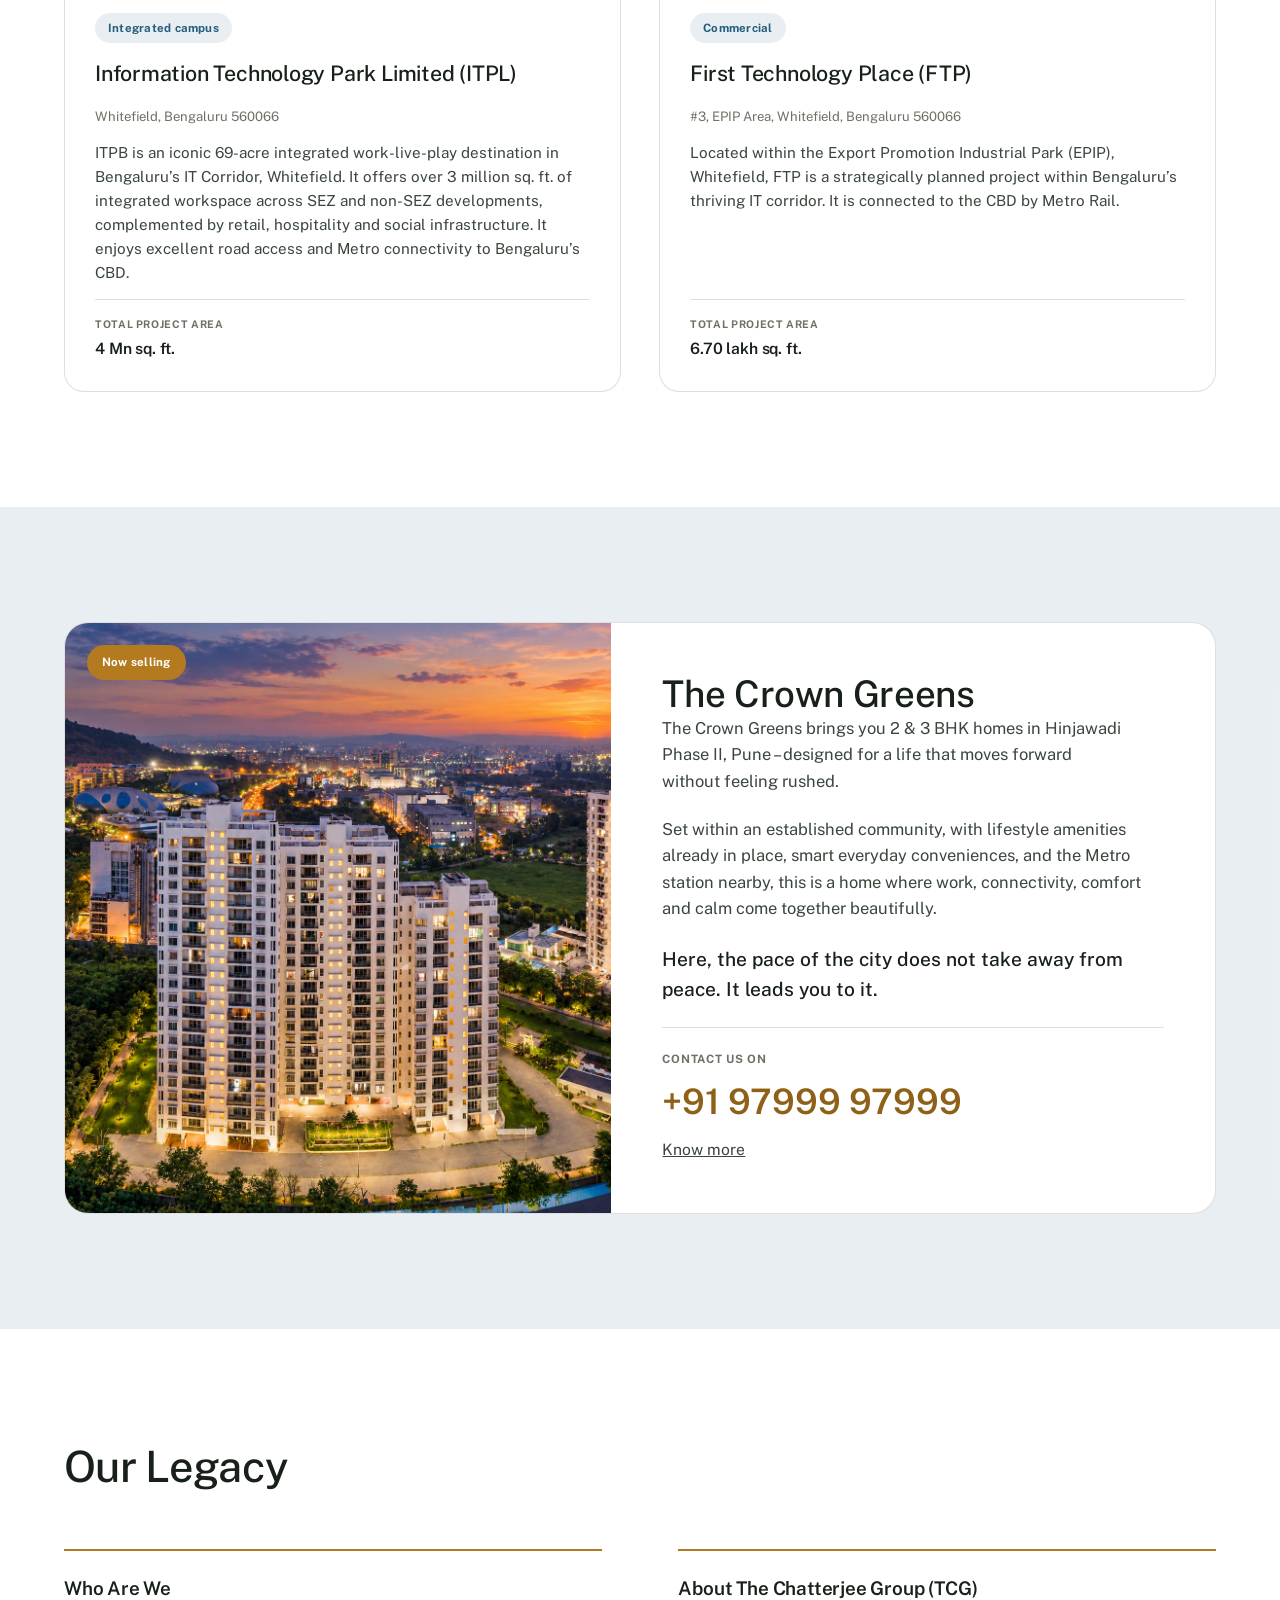
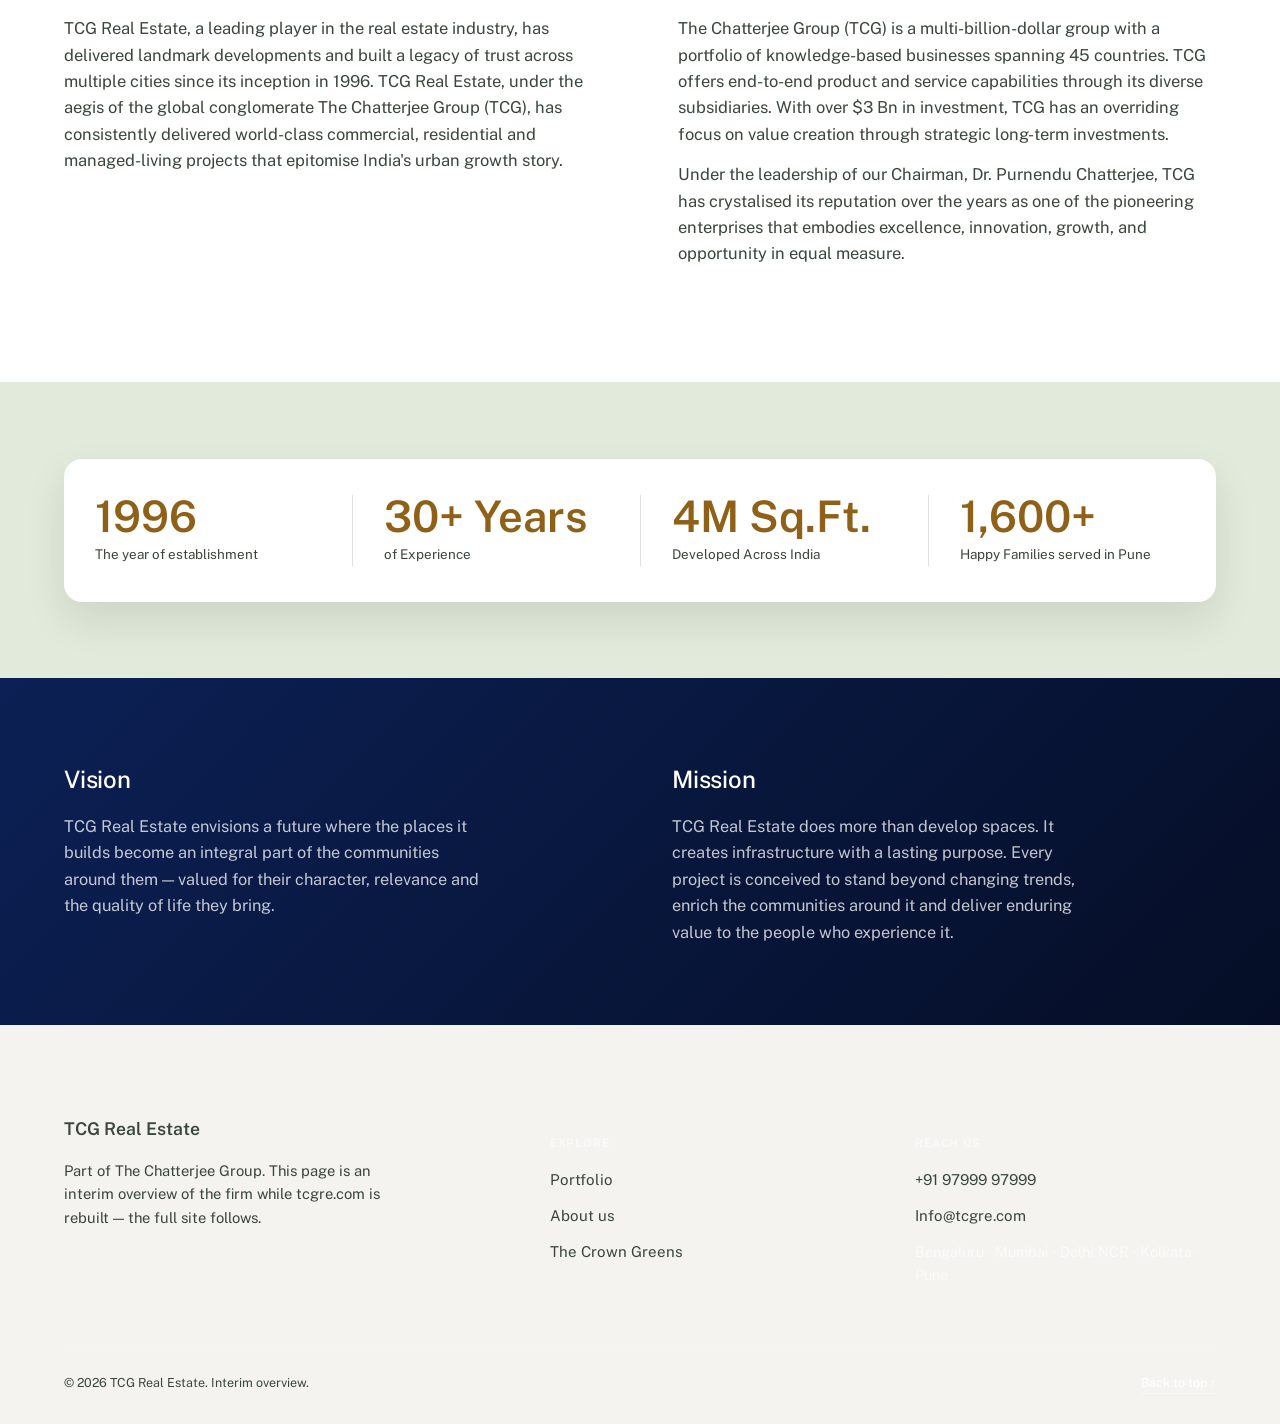
==== commit 2351741c: "ne changes" ====
--- a/landing-new.html
+++ b/landing-new.html
@@ -334,8 +334,7 @@
 <section class="sec" id="work">
   <div class="shell">
     <div class="sec__head portfolio__head">
-      <h2>Where we build.</h2>
-      <p>Ten developments across five city regions — technology parks, Grade-A offices, a life-sciences campus and residential homes.</p>
+      <h2>Explore Our Portfolio</h2>
     </div>
 
     <div class="tabs" role="tablist">
@@ -544,7 +543,7 @@
 <section class="statsband">
   <div class="shell">
     <div class="stats">
-      <div class="stat"><span class="stat__n">1996</span><span class="stat__l">TCG Real Estate established</span></div>
+      <div class="stat"><span class="stat__n">1996</span><span class="stat__l">The year of establishment</span></div>
       <div class="stat"><span class="stat__n">30+ Years</span><span class="stat__l">of Experience</span></div>
       <div class="stat"><span class="stat__n">4M Sq.Ft.</span><span class="stat__l">Developed Across India</span></div>
       <div class="stat"><span class="stat__n">1,600+</span><span class="stat__l">Happy Families served in Pune</span></div>
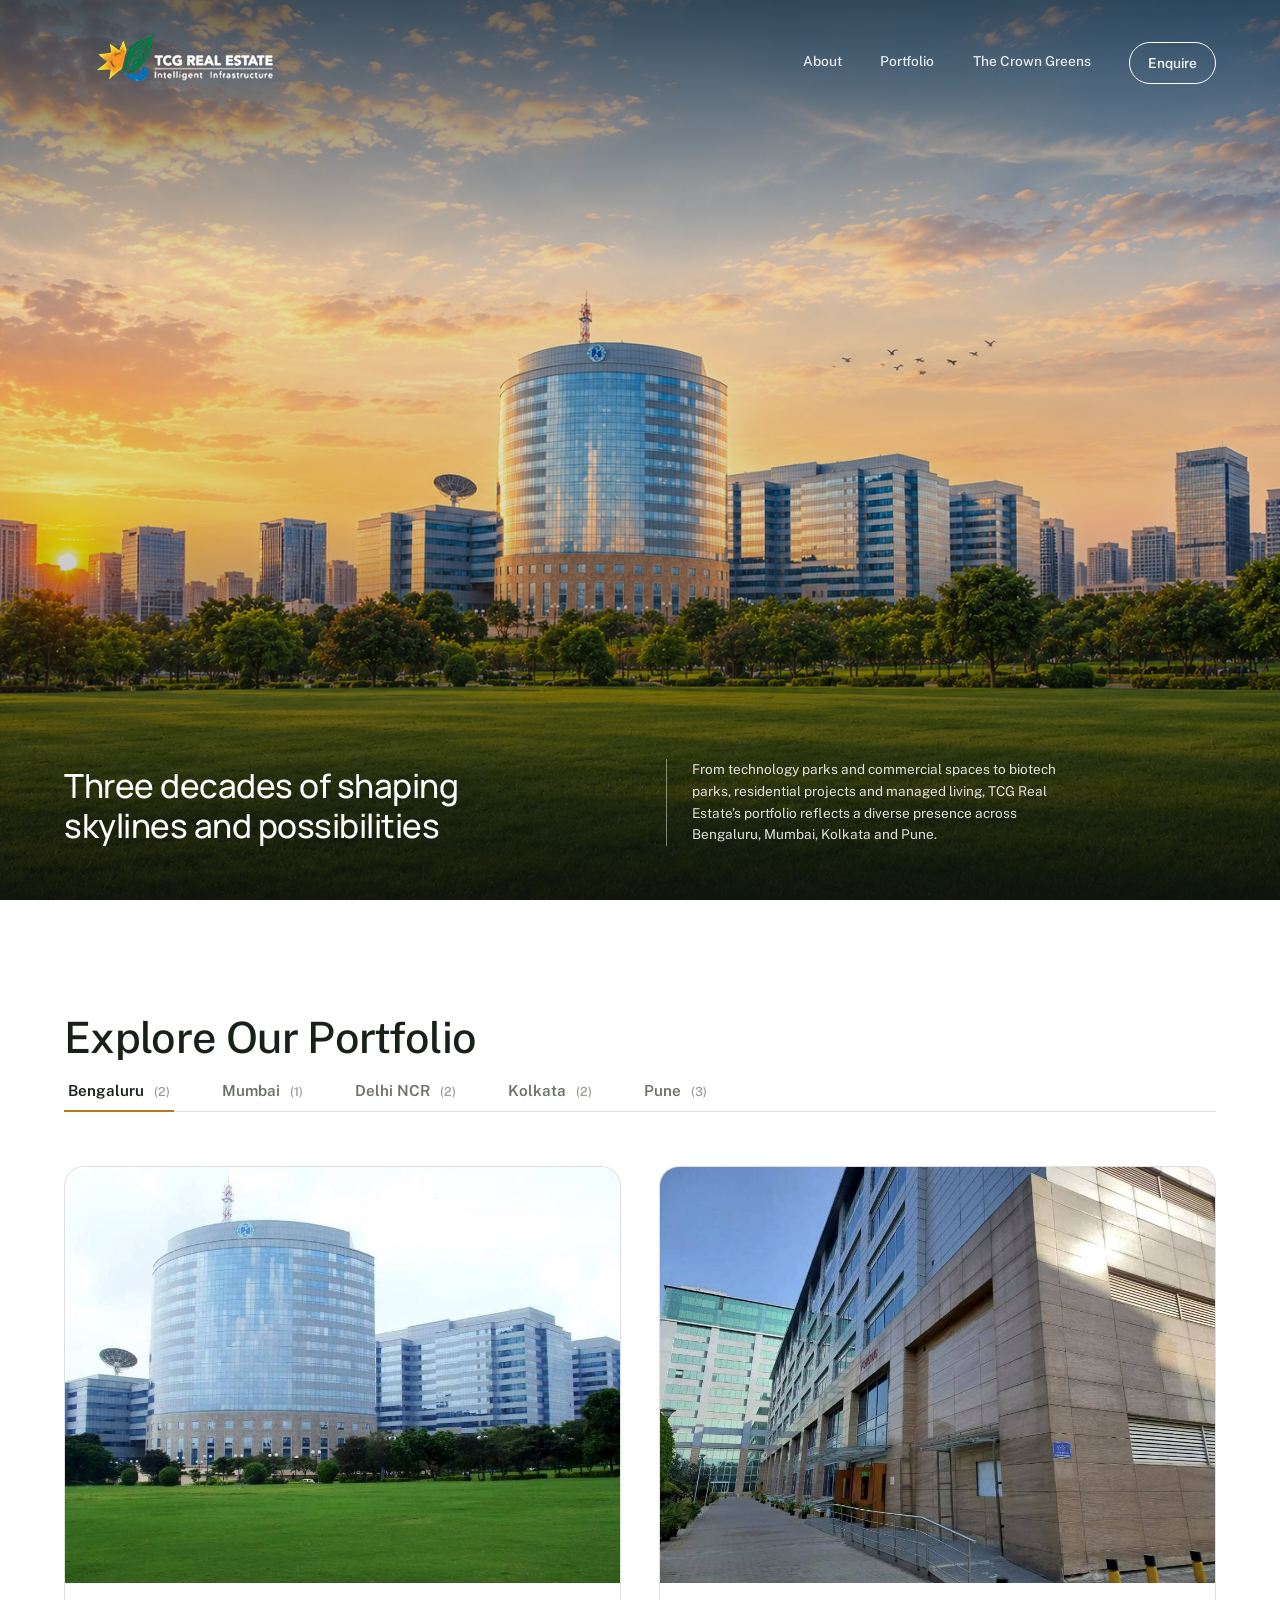
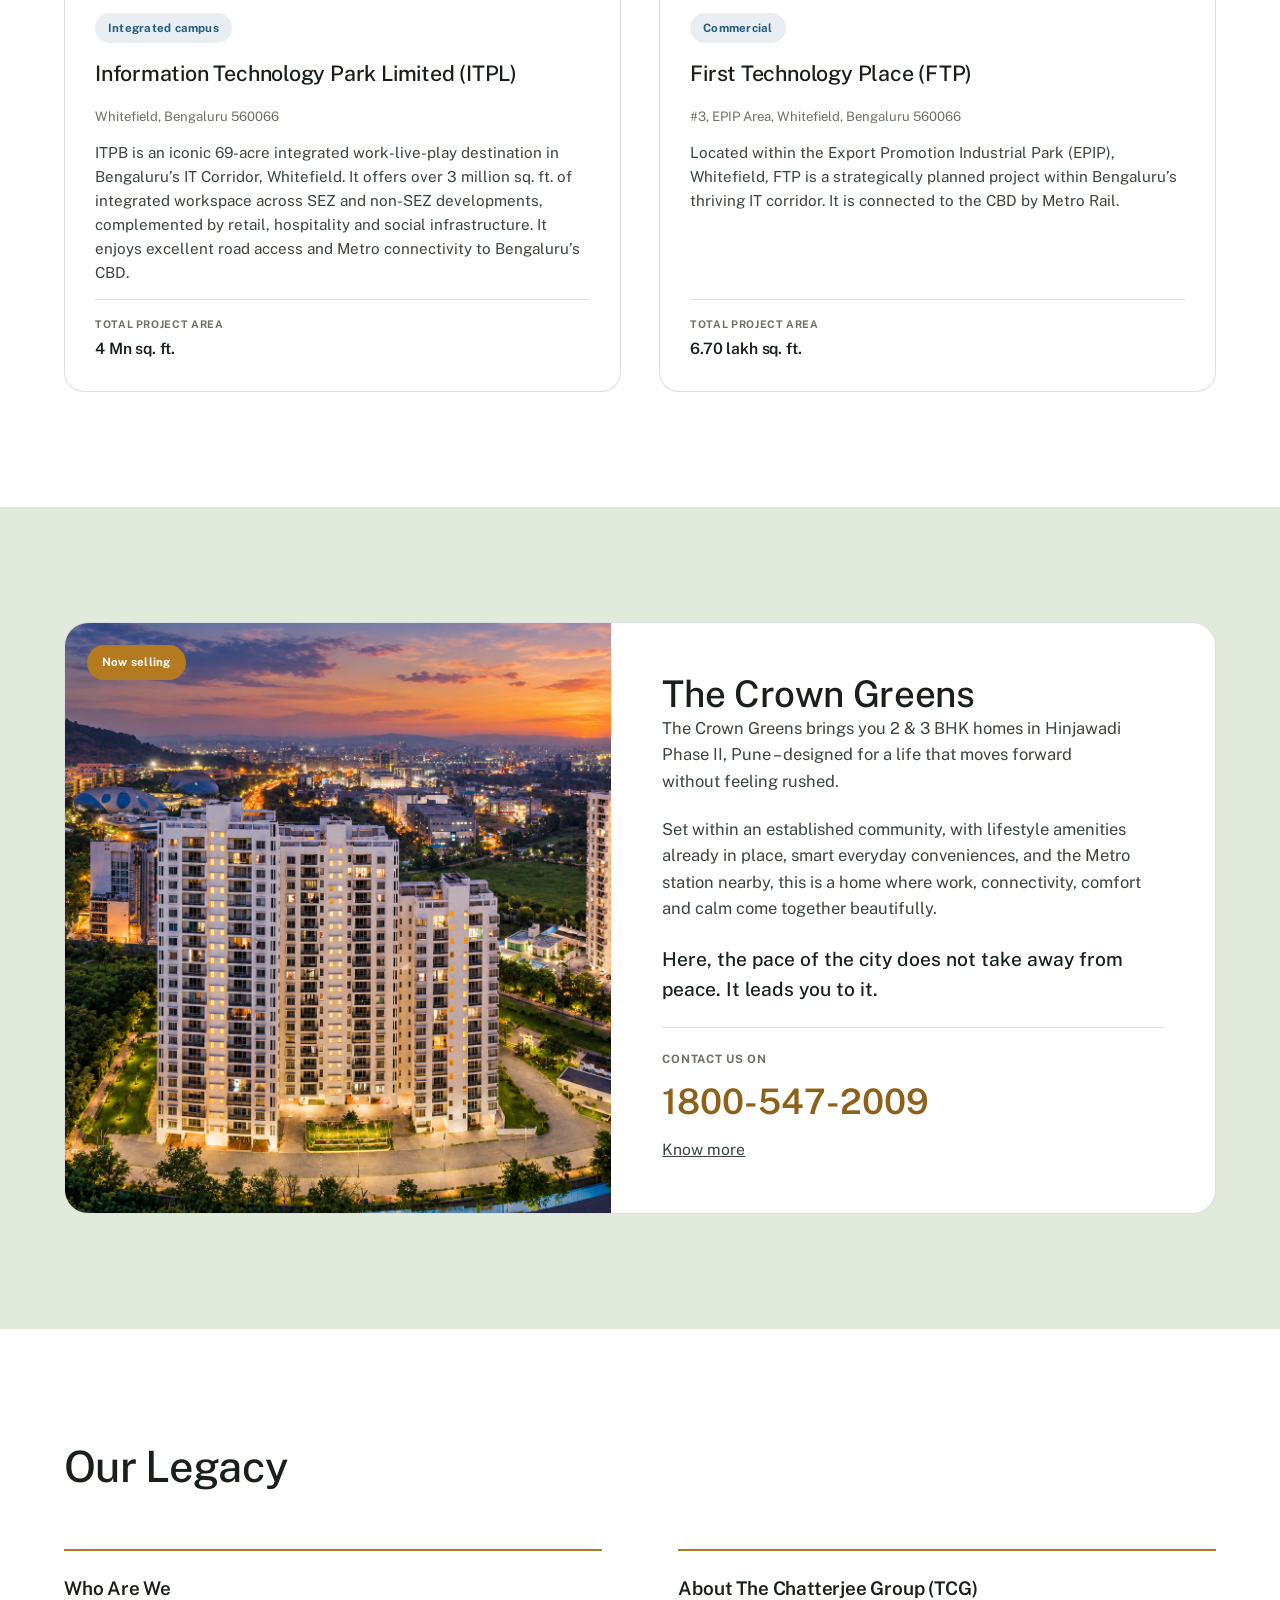
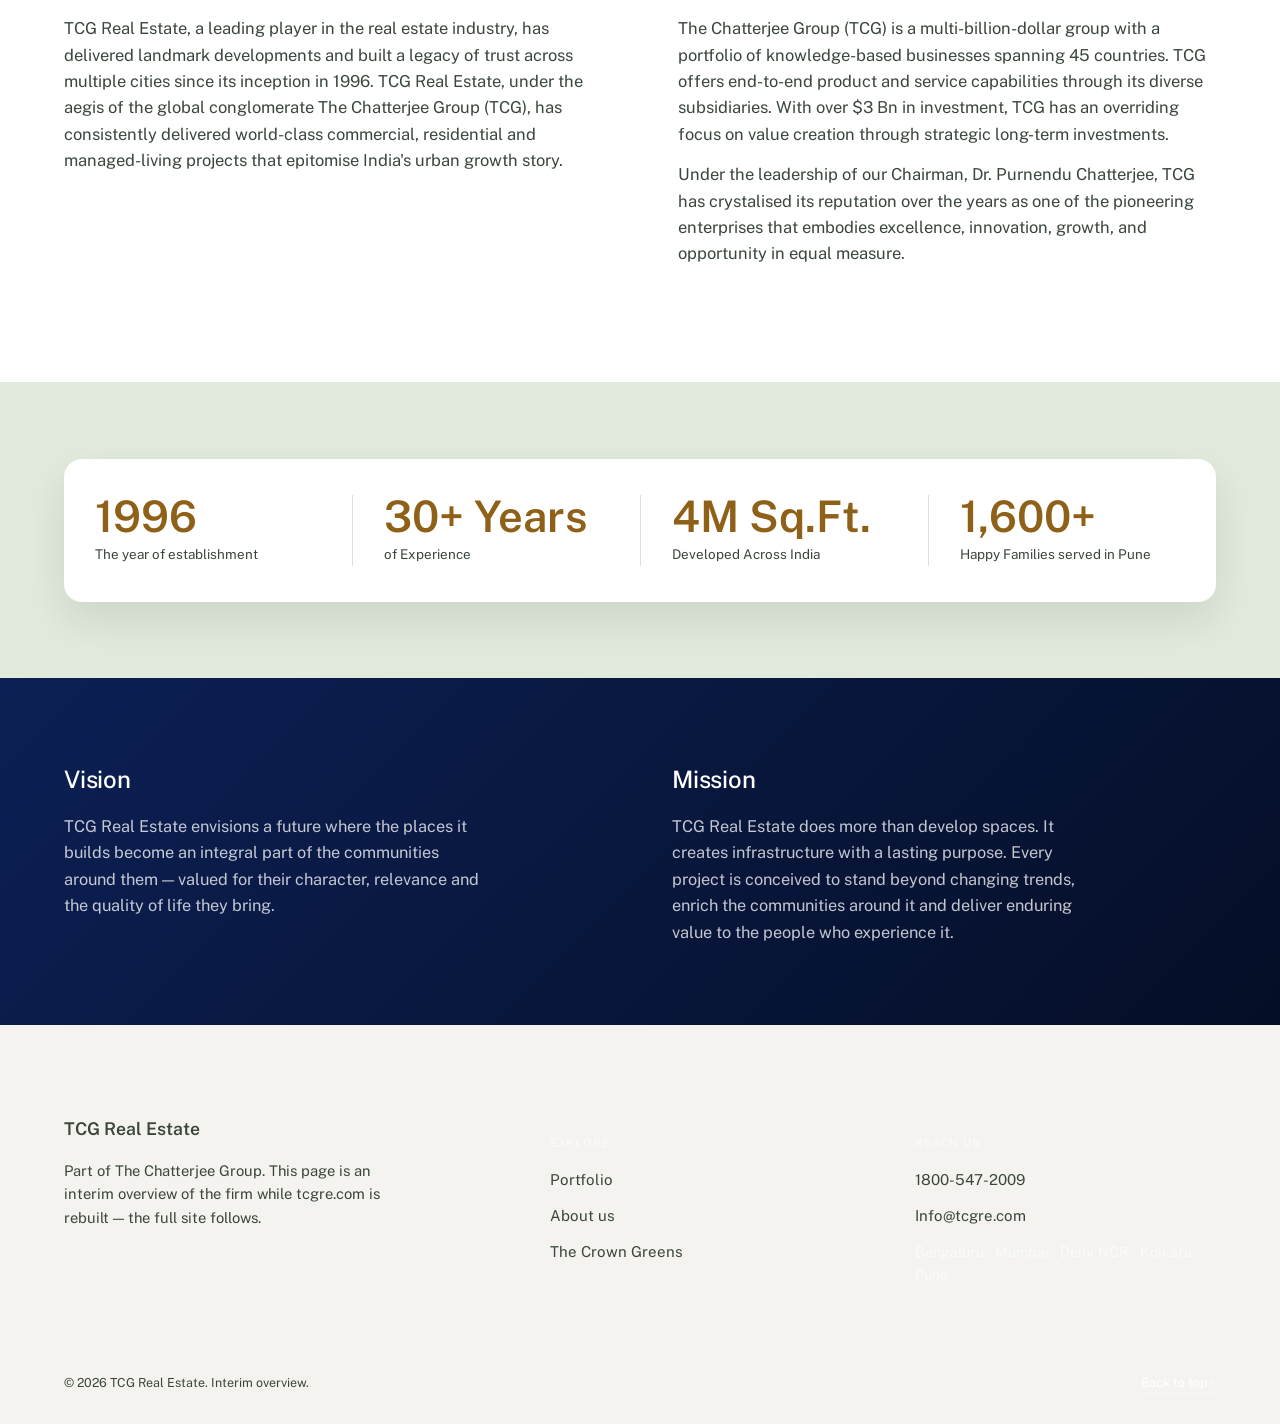
==== commit a9b5d877: "update number" ====
--- a/landing-new.html
+++ b/landing-new.html
@@ -255,7 +255,7 @@
 .v--live{ color:var(--green); }
 
 /* ============ SPOTLIGHT / CROWN GREENS ============ */
-.spot{ background:var(--blue-soft); }
+.spot{ background:var(--sage); }
 .spot__grid{
   display:grid; grid-template-columns:.95fr 1.05fr; align-items:stretch;
   border-radius:24px; overflow:hidden; border:1px solid var(--line);
@@ -306,11 +306,11 @@
 
 <nav class="nav" id="nav">
   <a class="brand" href="#top">
-    <img class="brand__mark" src="[data-uri]" alt="">
-    <span class="brand__word">
+    <img src="logo-3.png" alt="TCG Real Estate Logo" />
+    <!-- <span class="brand__word">
       <span class="brand__name">TCG Real Estate</span>
       <span class="brand__sub">Intelligent Infrastructure</span>
-    </span>
+    </span> -->
   </a>
   <div class="nav__links">
     <a href="#about">About</a>
@@ -513,7 +513,7 @@
         <p class="spot__text spot__closing">Here, the pace of the city does not take away from peace. It leads you to it.</p>
         <div class="spot__contact">
           <span class="spot__label">Contact us on</span>
-          <a class="spot__phone" href="tel:+919799997999">+91 97999 97999</a>
+          <a class="spot__phone" href="tel:1800-547-2009">1800-547-2009</a>
           <a class="spot__mail" href="https://www.thecrowngreens.com/" target="_blank">Know more</a>
         </div>
       </div>
@@ -589,7 +589,7 @@
       <div>
         <h5>Reach us</h5>
         <div class="foot__links">
-          <a href="tel:+919799997999">+91 97999 97999</a>
+          <a href="tel:1800-547-2009">1800-547-2009</a>
           <a href="mailto:Info@tcgre.com">Info@tcgre.com</a>
           <span>Bengaluru · Mumbai · Delhi NCR · Kolkata · Pune</span>
         </div>
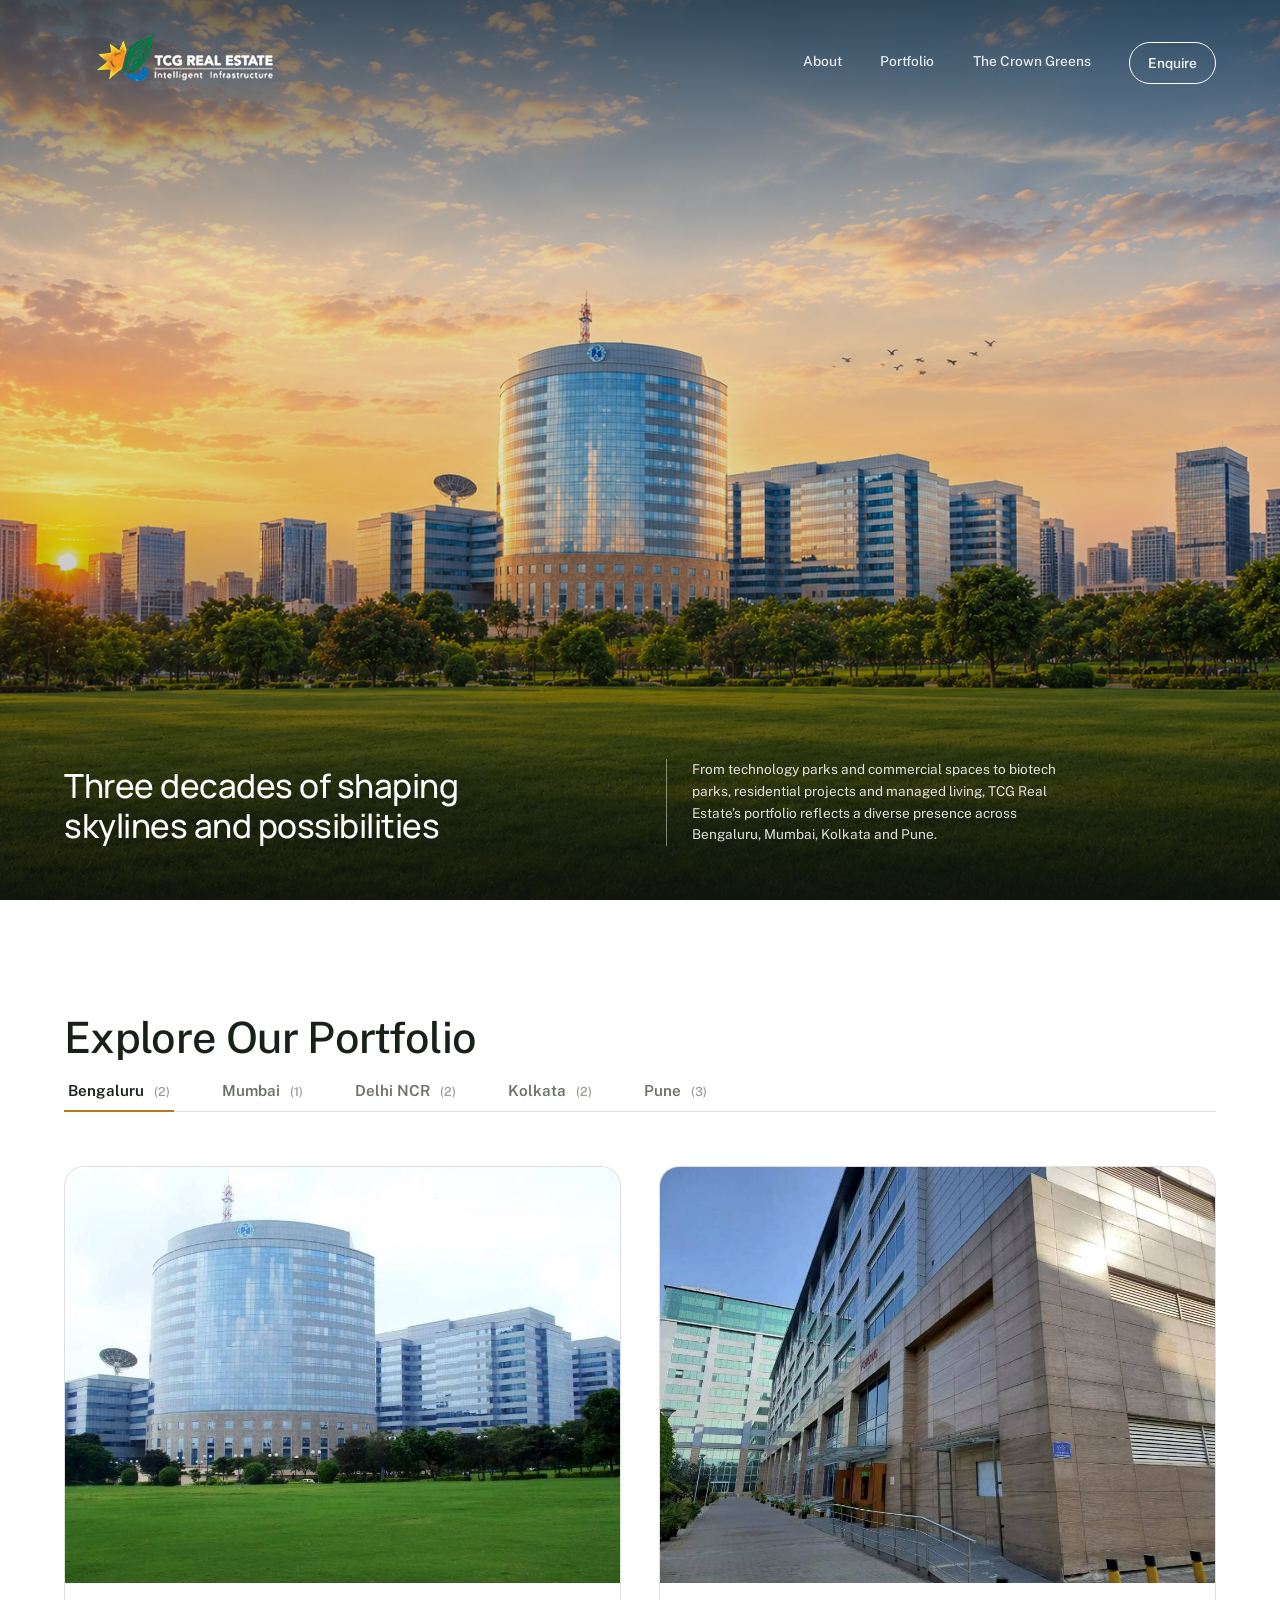
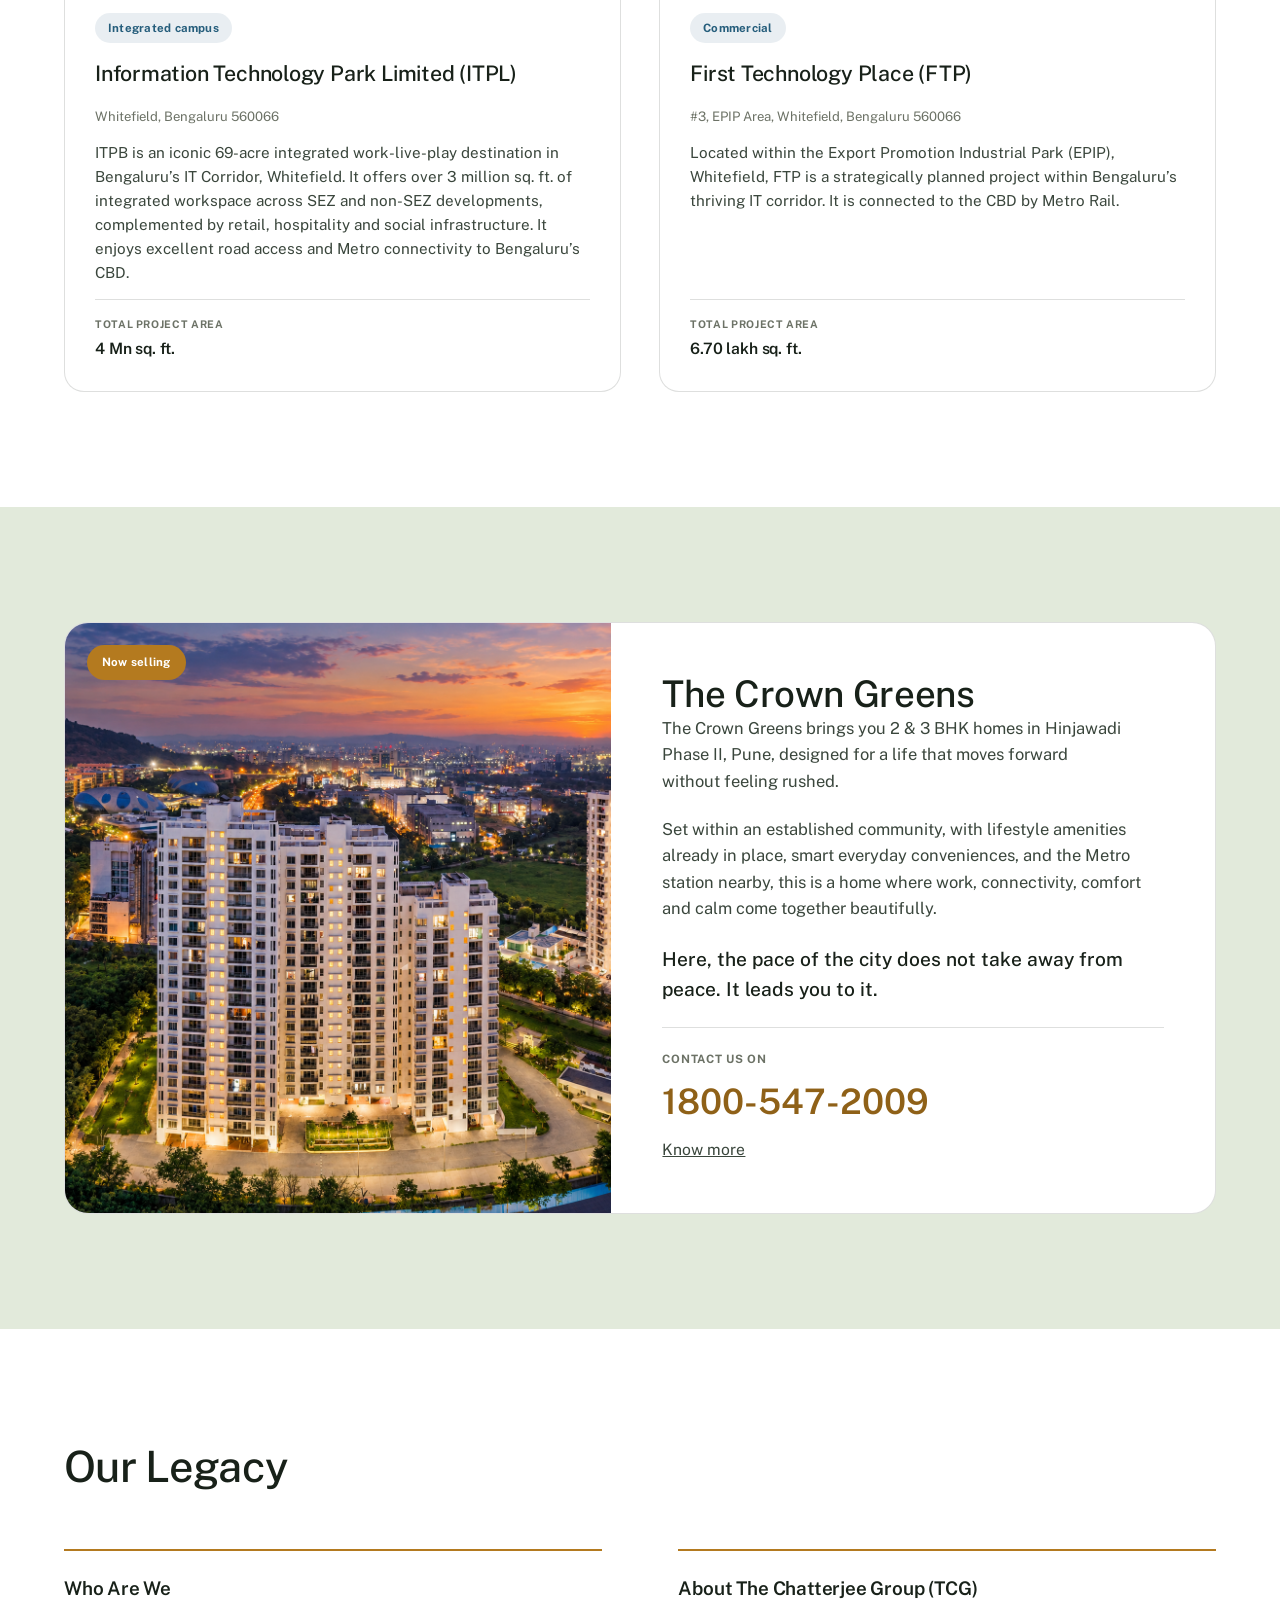
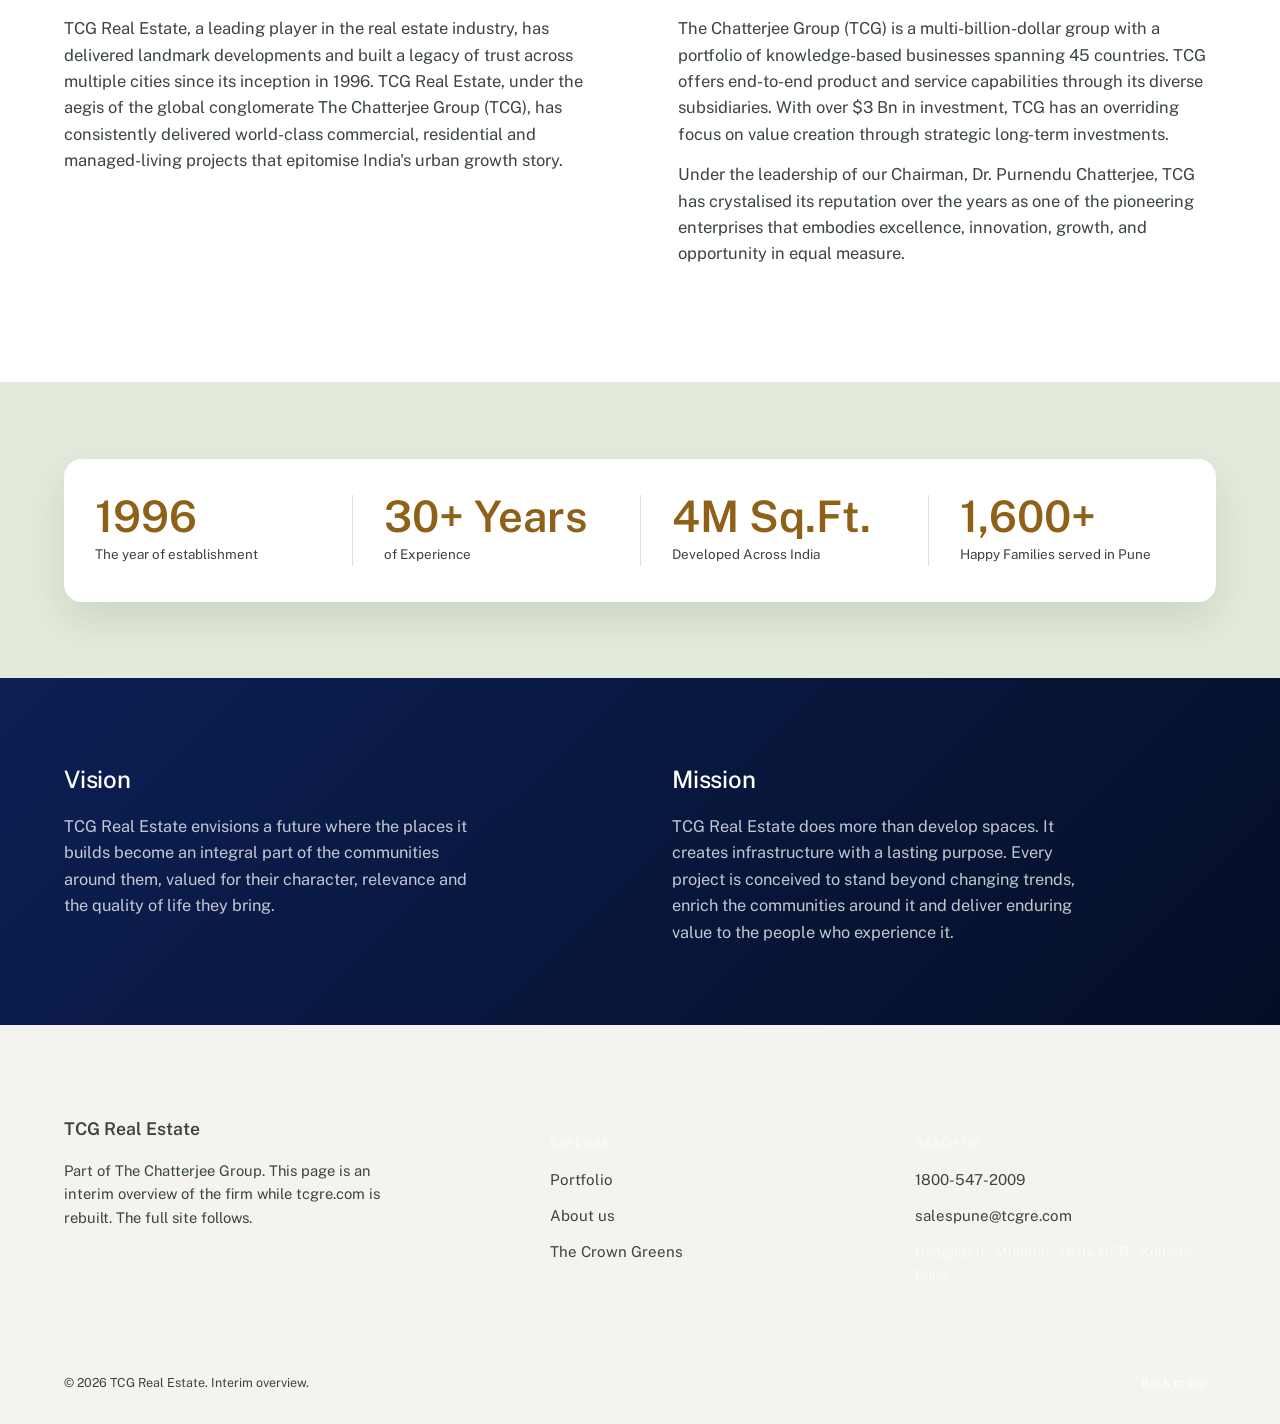
==== commit cd523037: "text changes done" ====
--- a/landing-new.html
+++ b/landing-new.html
@@ -507,7 +507,7 @@
       <div class="spot__content">
         <div>
           <h2>The Crown Greens</h2>
-          <p class="lede">The Crown Greens brings you 2 &amp; 3 BHK homes in Hinjawadi Phase II, Pune – designed for a life that moves forward without feeling rushed.</p>
+          <p class="lede">The Crown Greens brings you 2 &amp; 3 BHK homes in Hinjawadi Phase II, Pune, designed for a life that moves forward without feeling rushed.</p>
         </div>
         <p class="spot__text">Set within an established community, with lifestyle amenities already in place, smart everyday conveniences, and the Metro station nearby, this is a home where work, connectivity, comfort and calm come together beautifully.</p>
         <p class="spot__text spot__closing">Here, the pace of the city does not take away from peace. It leads you to it.</p>
@@ -557,7 +557,7 @@
       <div class="creed__card">
          
         <h3>Vision</h3>
-        <p>TCG Real Estate envisions a future where the places it builds become an integral part of the communities around them — valued for their character, relevance and the quality of life they bring.</p>
+        <p>TCG Real Estate envisions a future where the places it builds become an integral part of the communities around them, valued for their character, relevance and the quality of life they bring.</p>
       </div>
       <div class="creed__card">
        
@@ -576,7 +576,7 @@
           <!-- <img src="logo-2.png" alt="TCG Real Estate Logo" /> -->
           <span>TCG Real Estate</span>
         </div>
-        <p>Part of The Chatterjee Group. This page is an interim overview of the firm while tcgre.com is rebuilt — the full site follows.</p>
+        <p>Part of The Chatterjee Group. This page is an interim overview of the firm while tcgre.com is rebuilt. The full site follows.</p>
       </div>
       <div>
         <h5>Explore</h5>
@@ -590,7 +590,7 @@
         <h5>Reach us</h5>
         <div class="foot__links">
           <a href="tel:1800-547-2009">1800-547-2009</a>
-          <a href="mailto:Info@tcgre.com">Info@tcgre.com</a>
+          <a href="mailto:salespune@tcgre.com">salespune@tcgre.com</a>
           <span>Bengaluru · Mumbai · Delhi NCR · Kolkata · Pune</span>
         </div>
       </div>
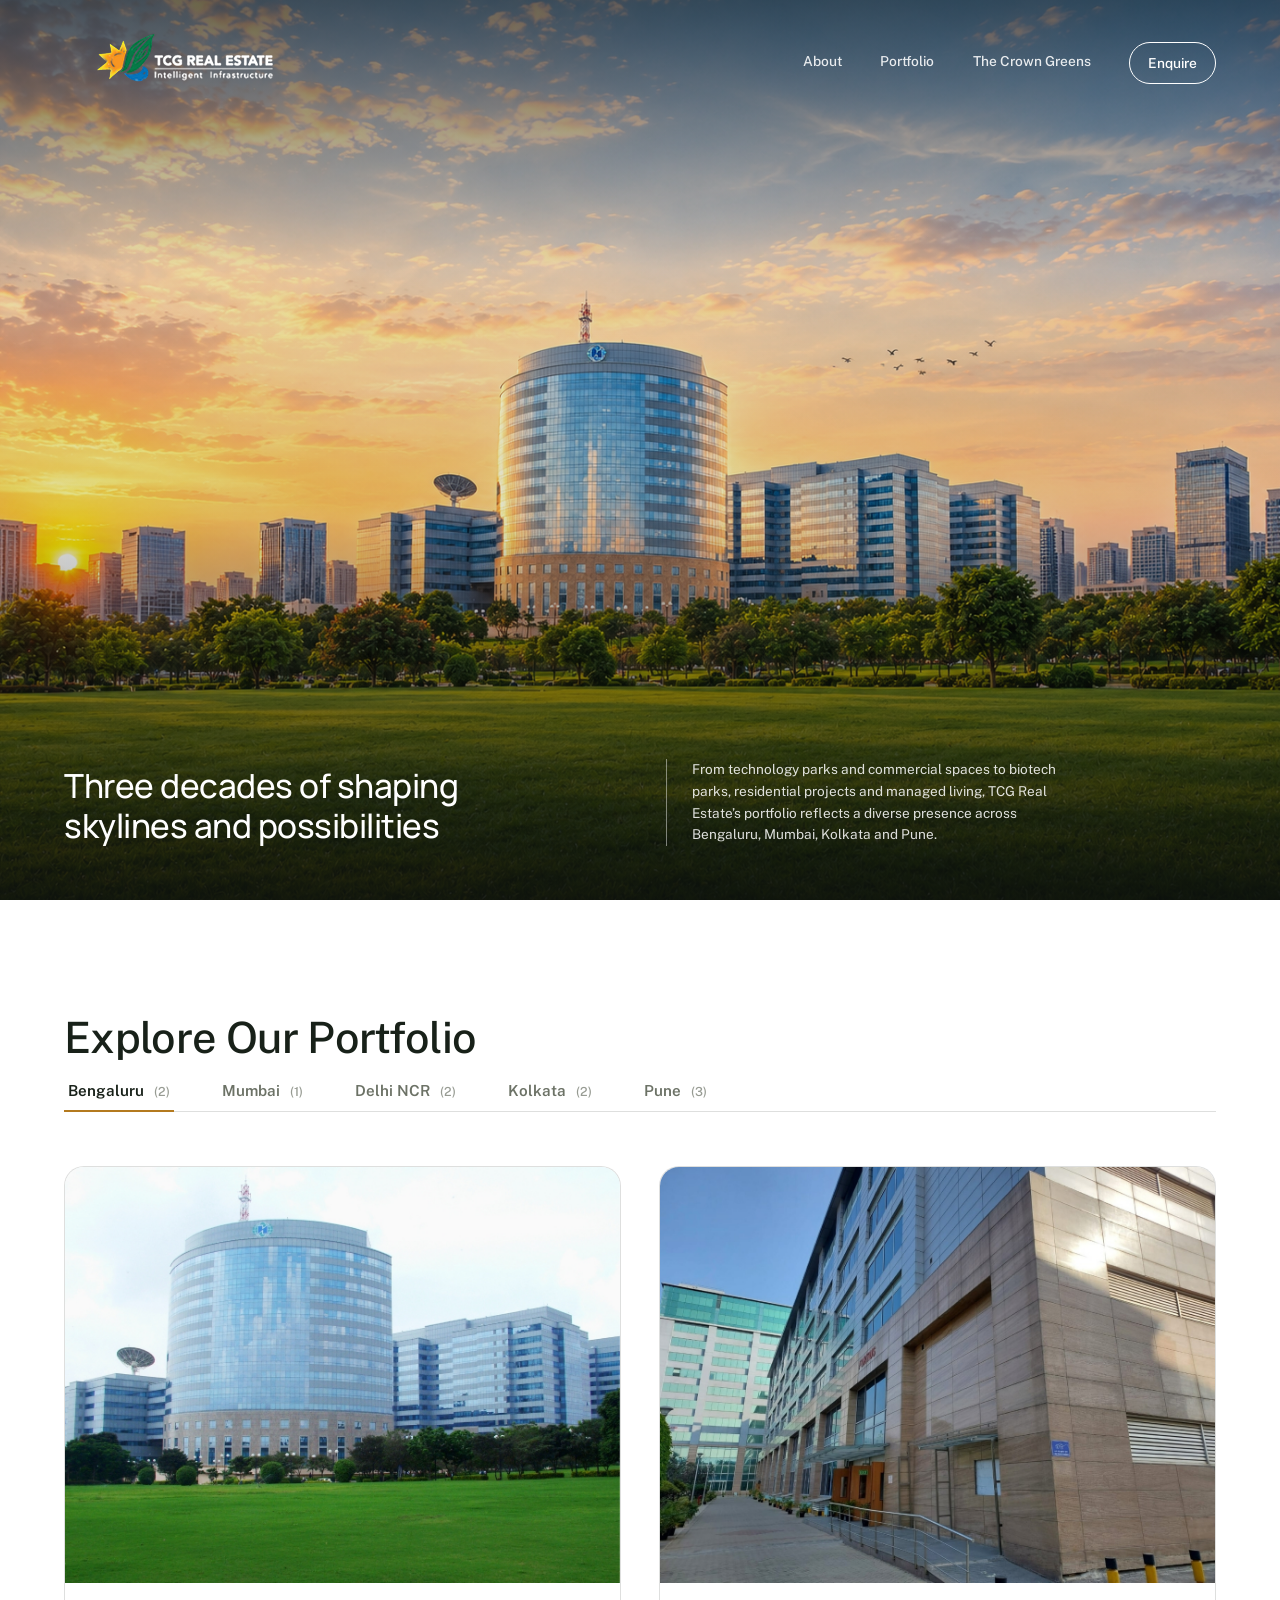
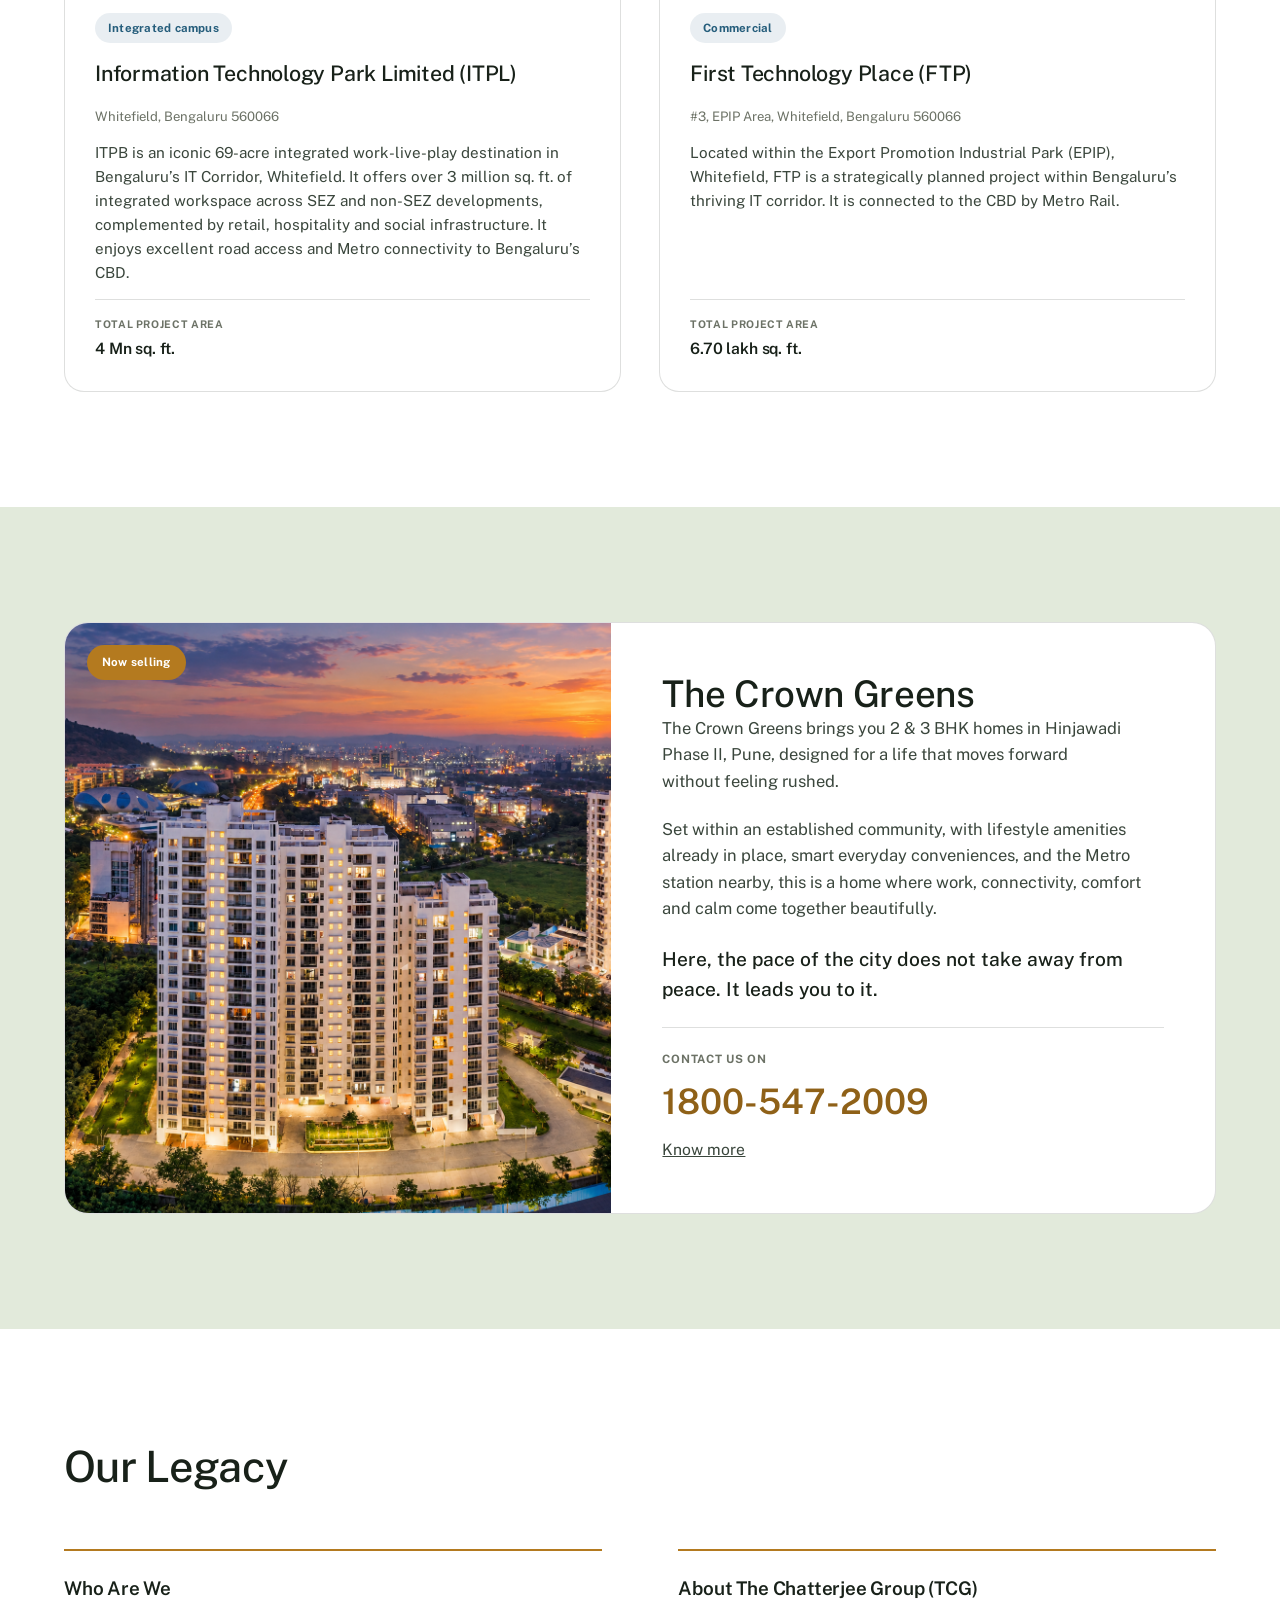
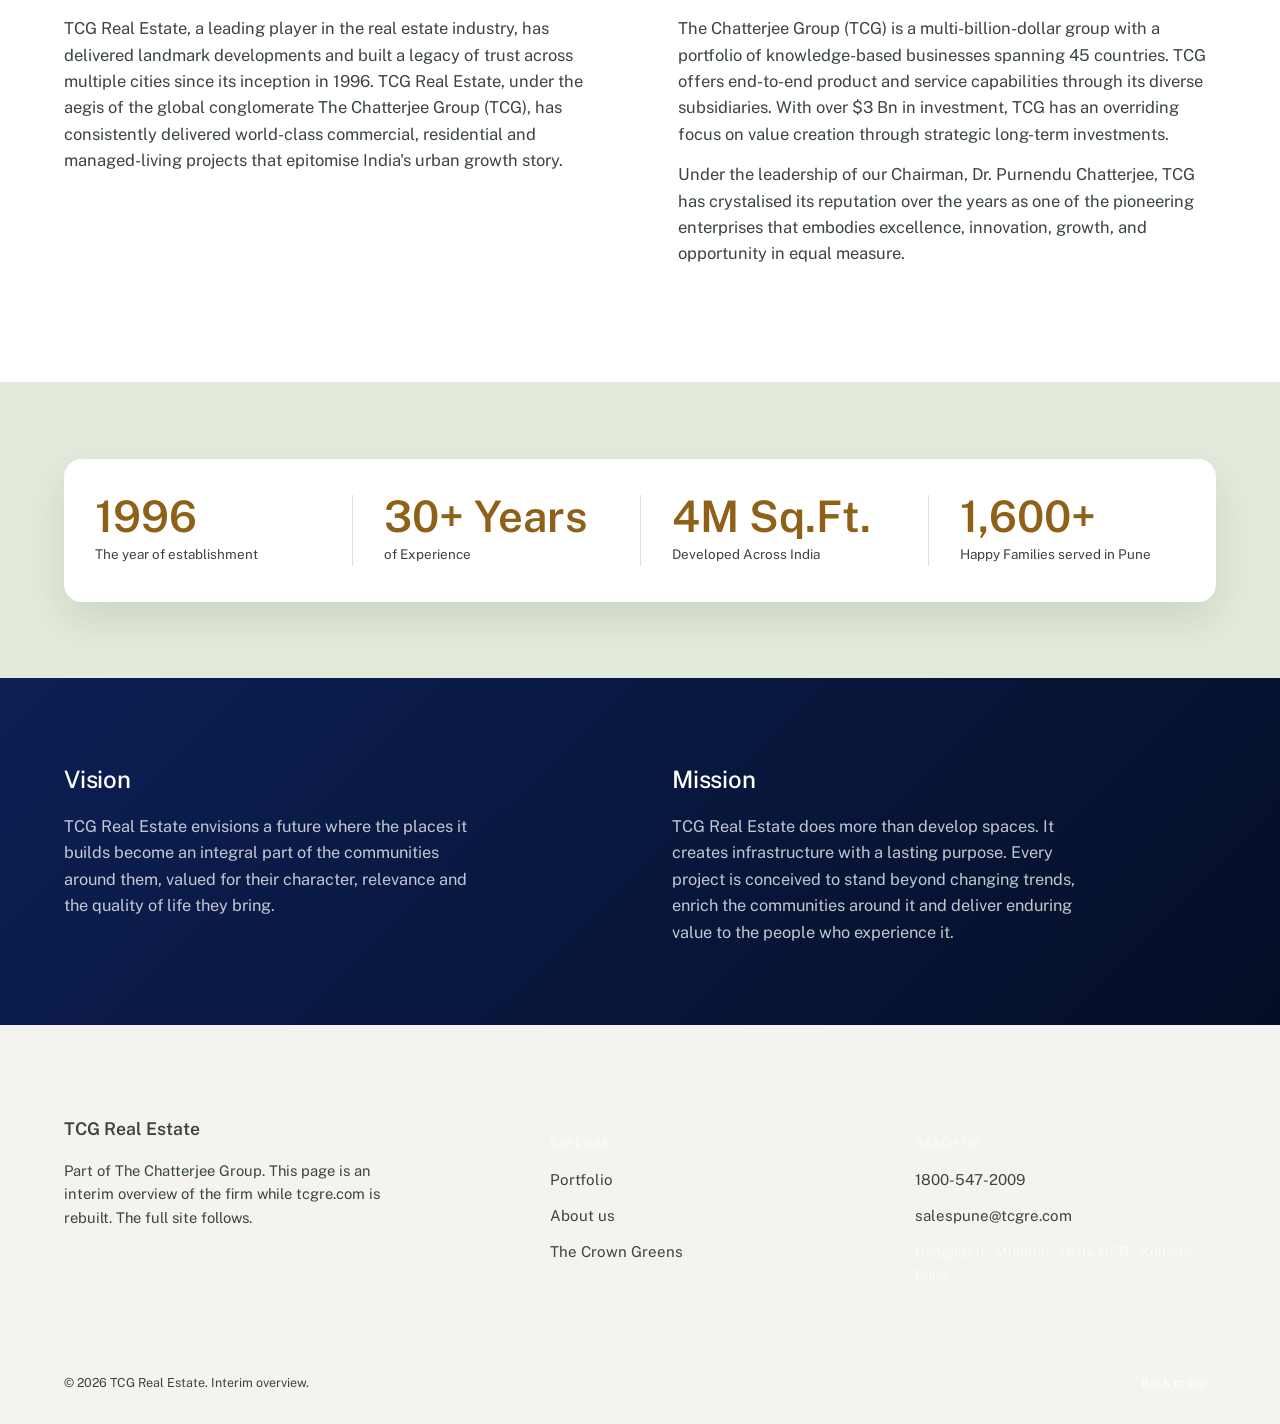
==== commit ad64ae22: "updated images" ====
--- a/landing-new.html
+++ b/landing-new.html
@@ -2,10 +2,10 @@
 <html lang="en">
 <head>
 <meta charset="utf-8">
+<link rel="icon" href="https://tcgre.com/wp-content/uploads/2025/01/cropped-tcgrealetate29thjan-1-32x32.jpg" sizes="32x32" />
 <meta name="viewport" content="width=device-width, initial-scale=1">
 <meta name="description" content="TCG Real Estate — technology parks, biotech campuses, Grade-A offices and managed living across Bengaluru, Mumbai, Kolkata and Pune. Part of The Chatterjee Group.">
 <title>TCG Real Estate — Intelligent Infrastructure</title>
-<link rel="icon" href="[data-uri]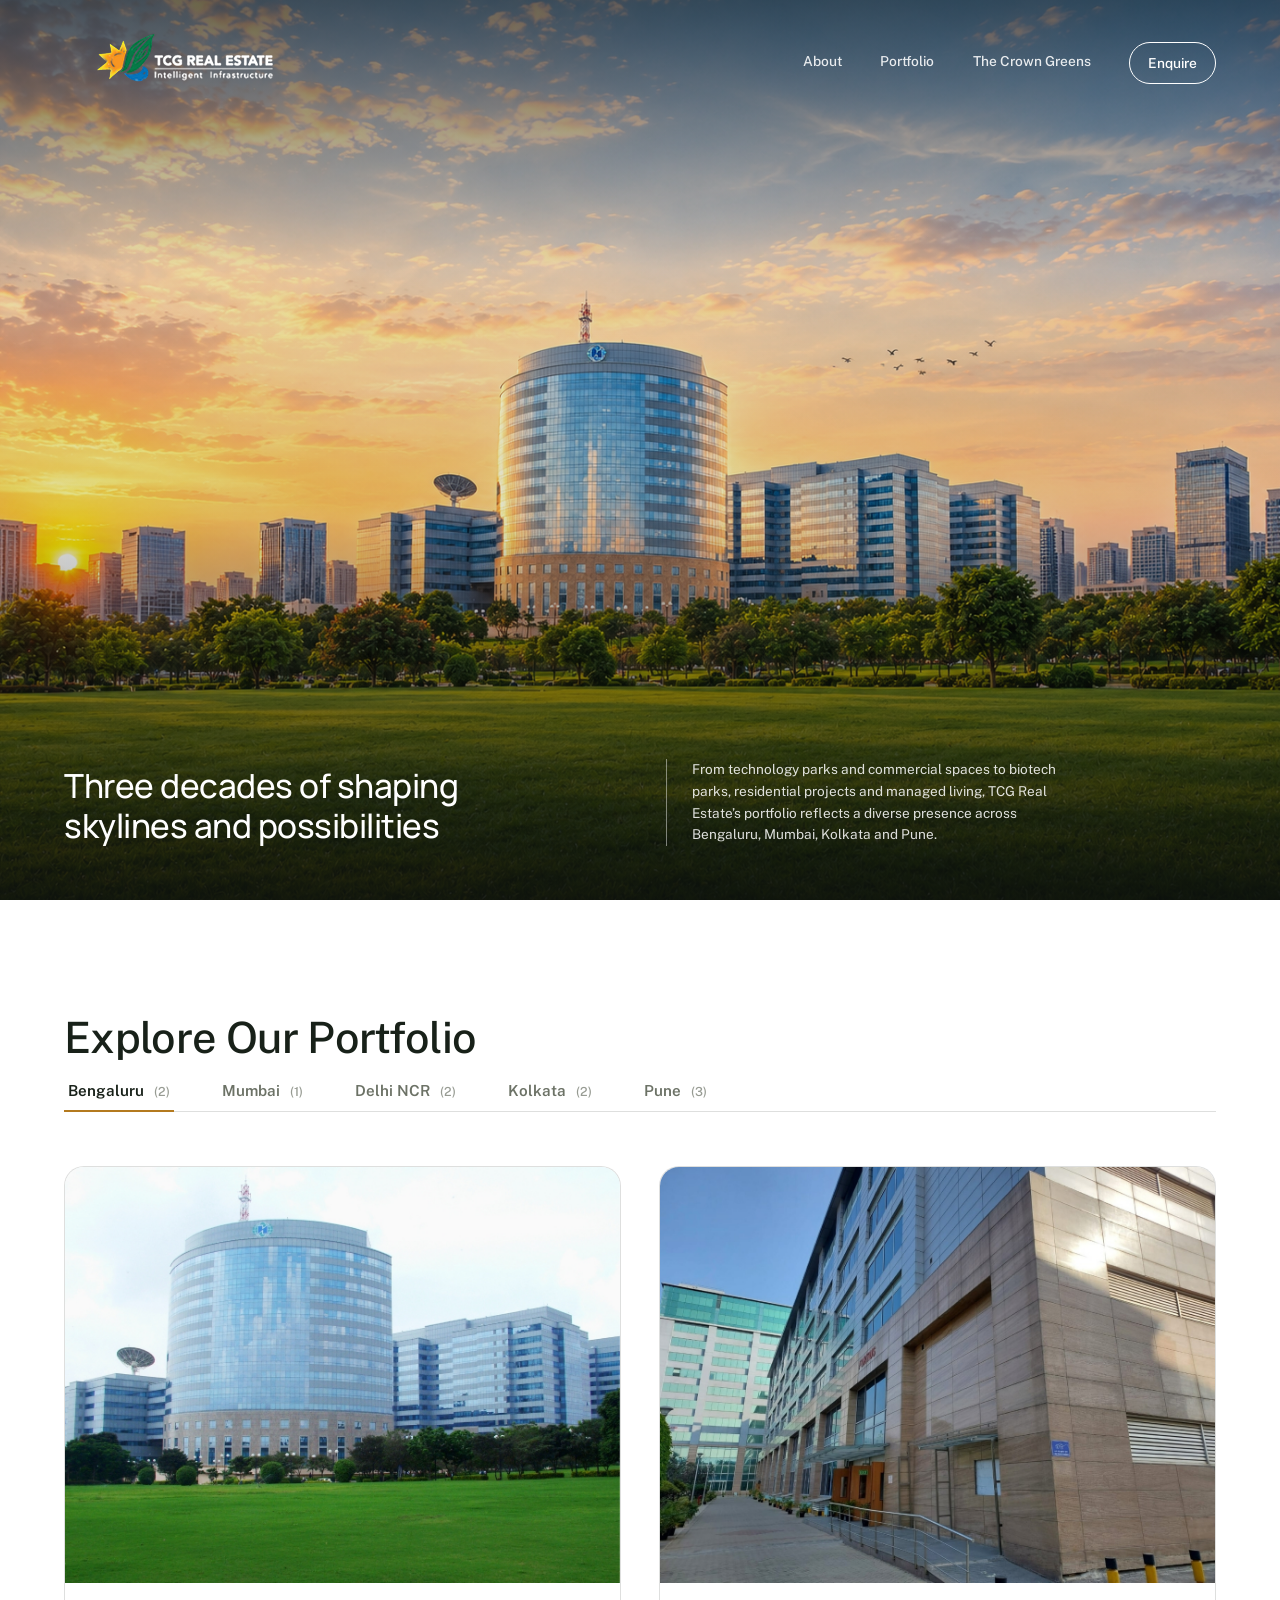
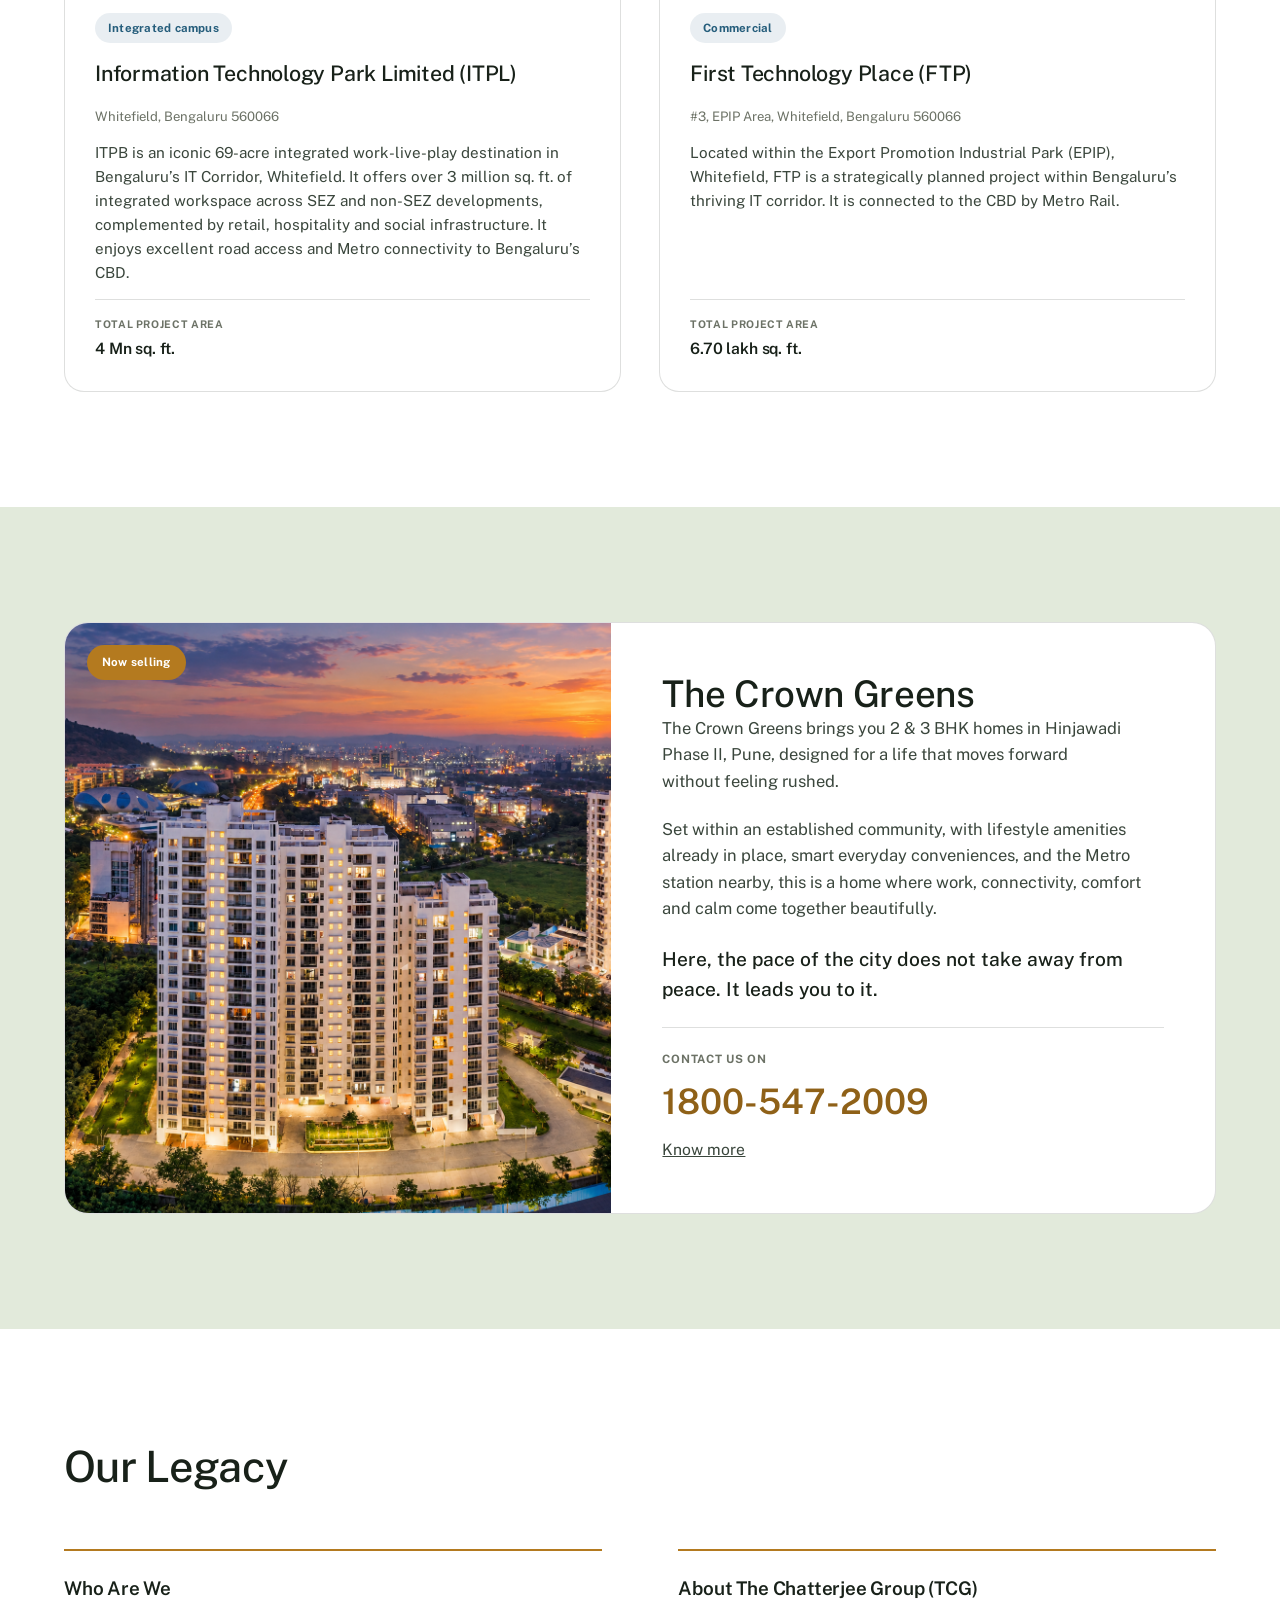
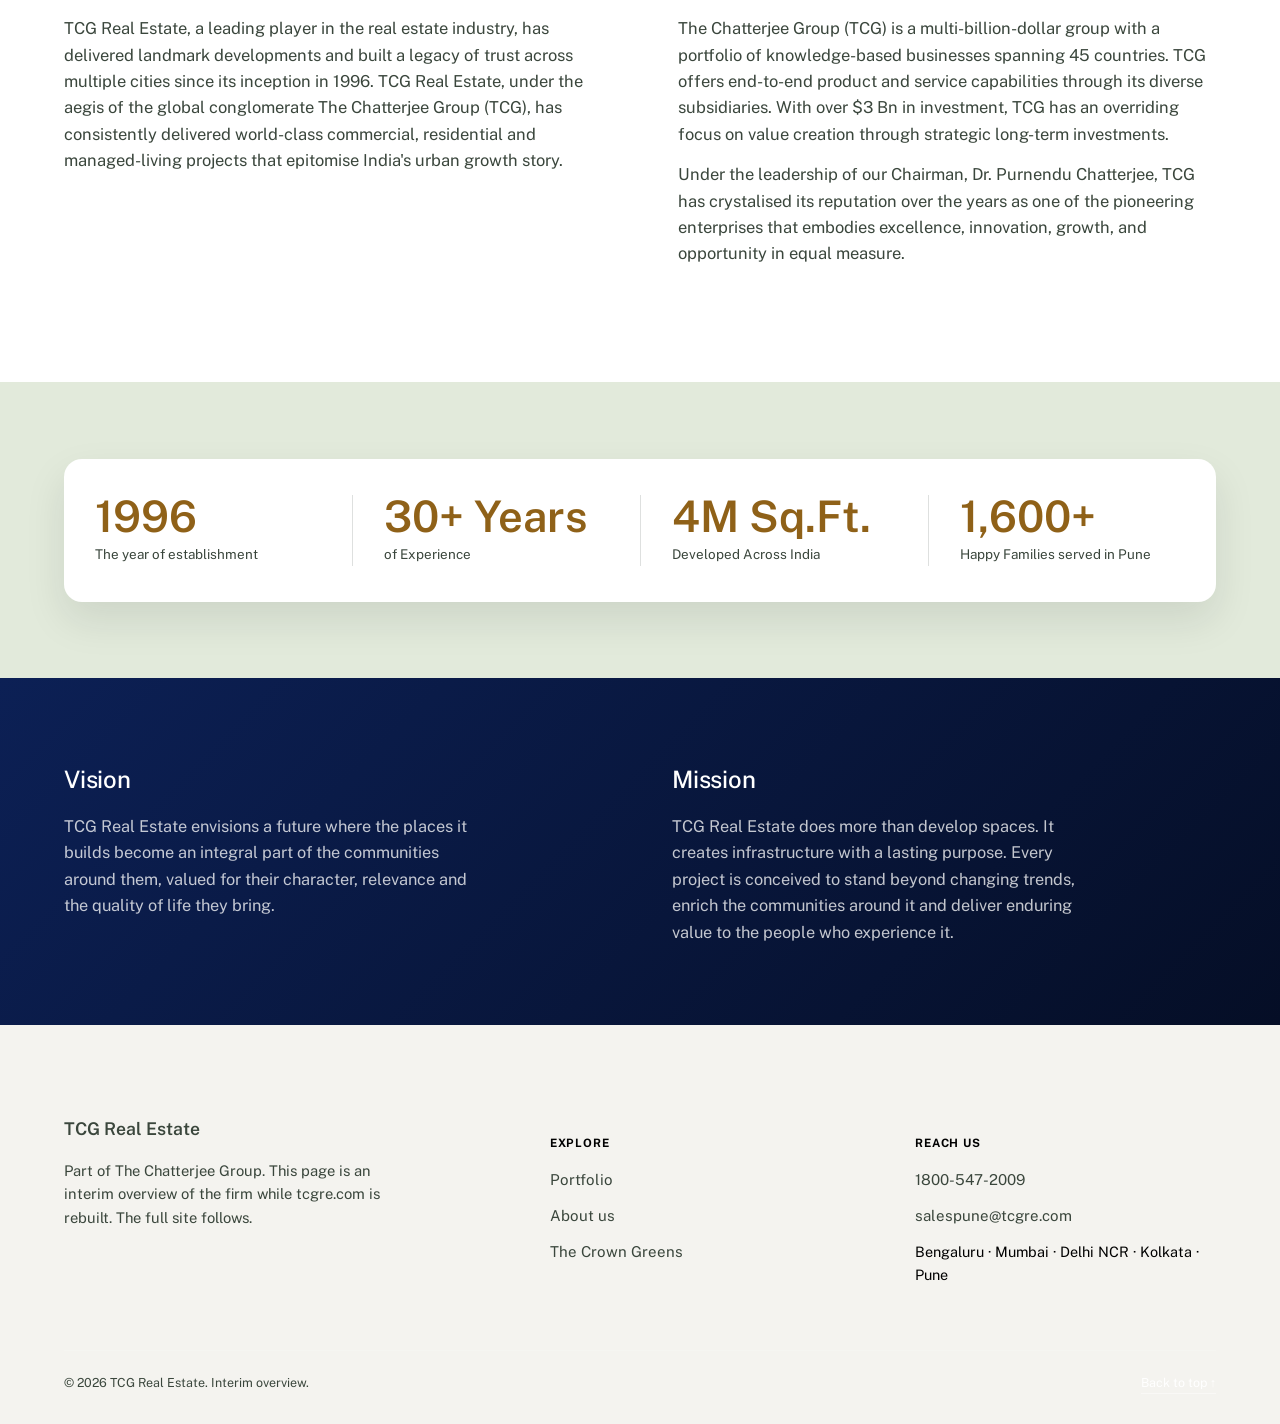
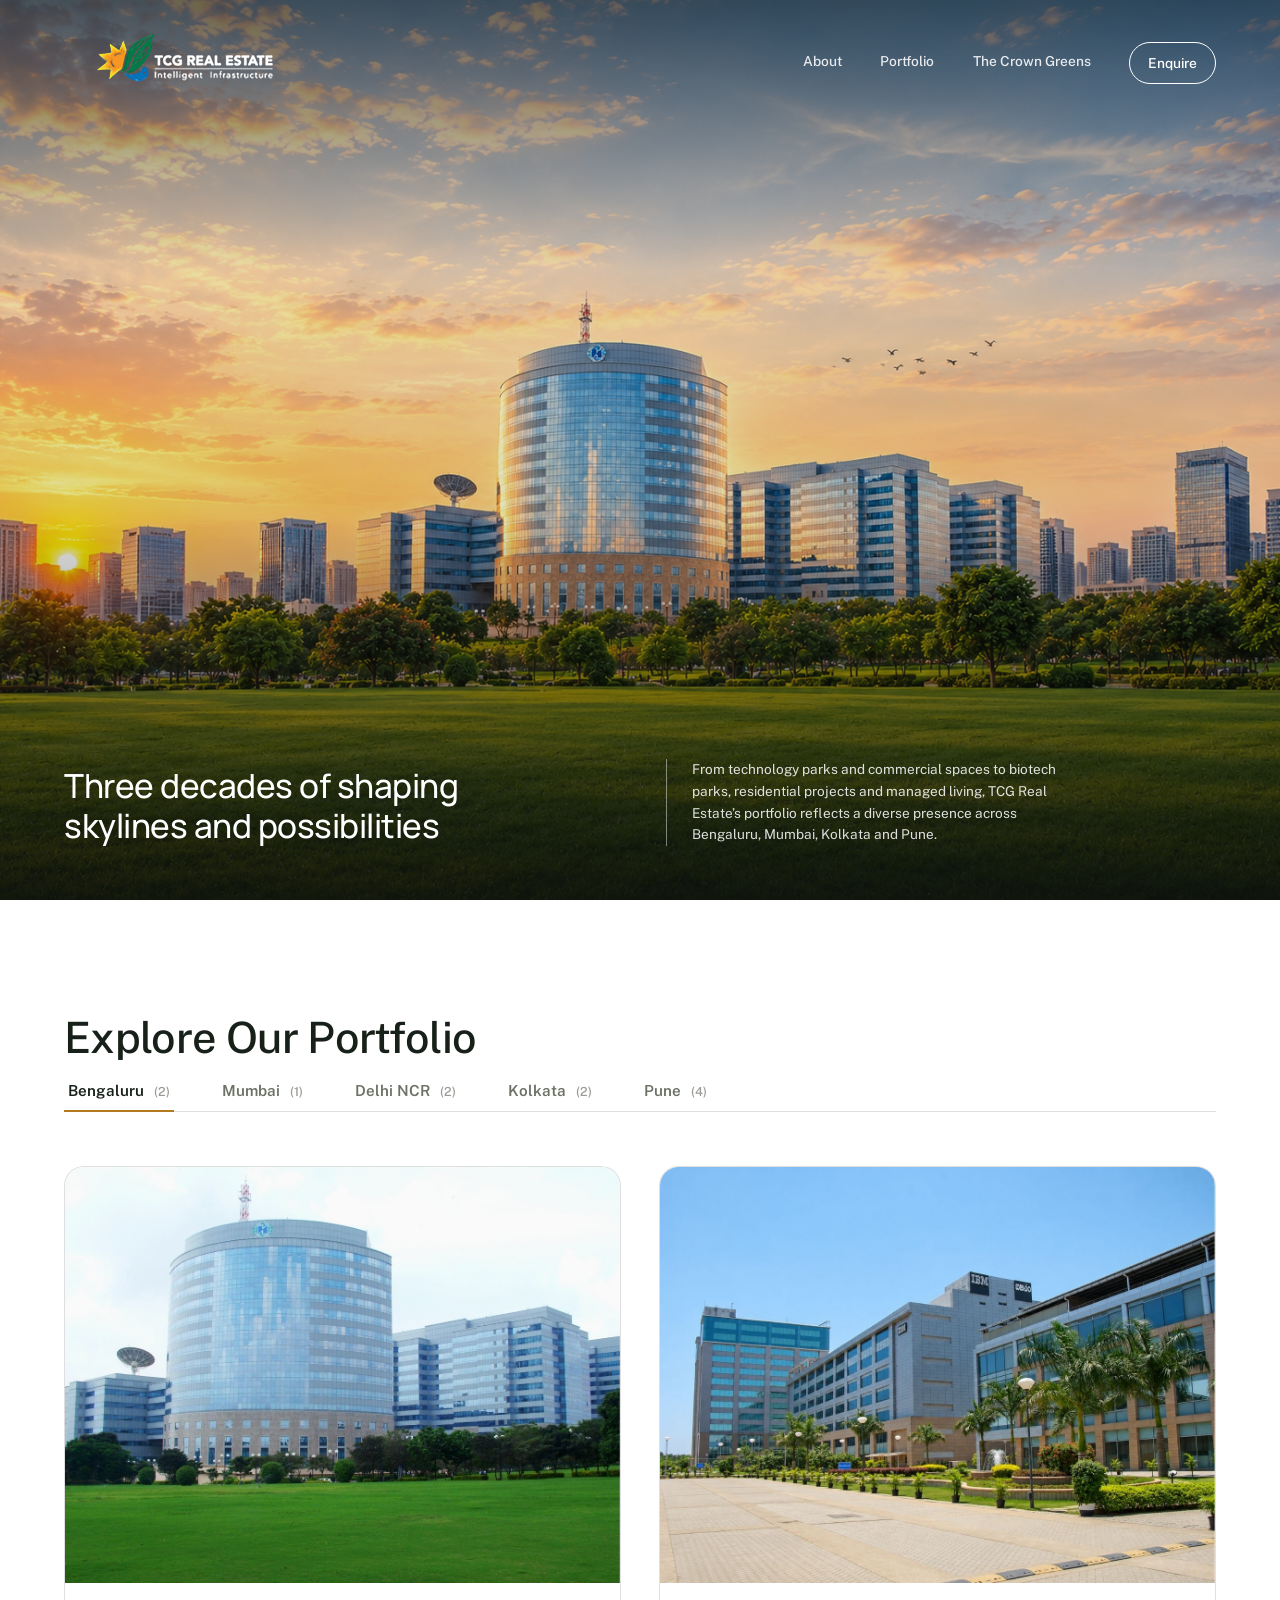
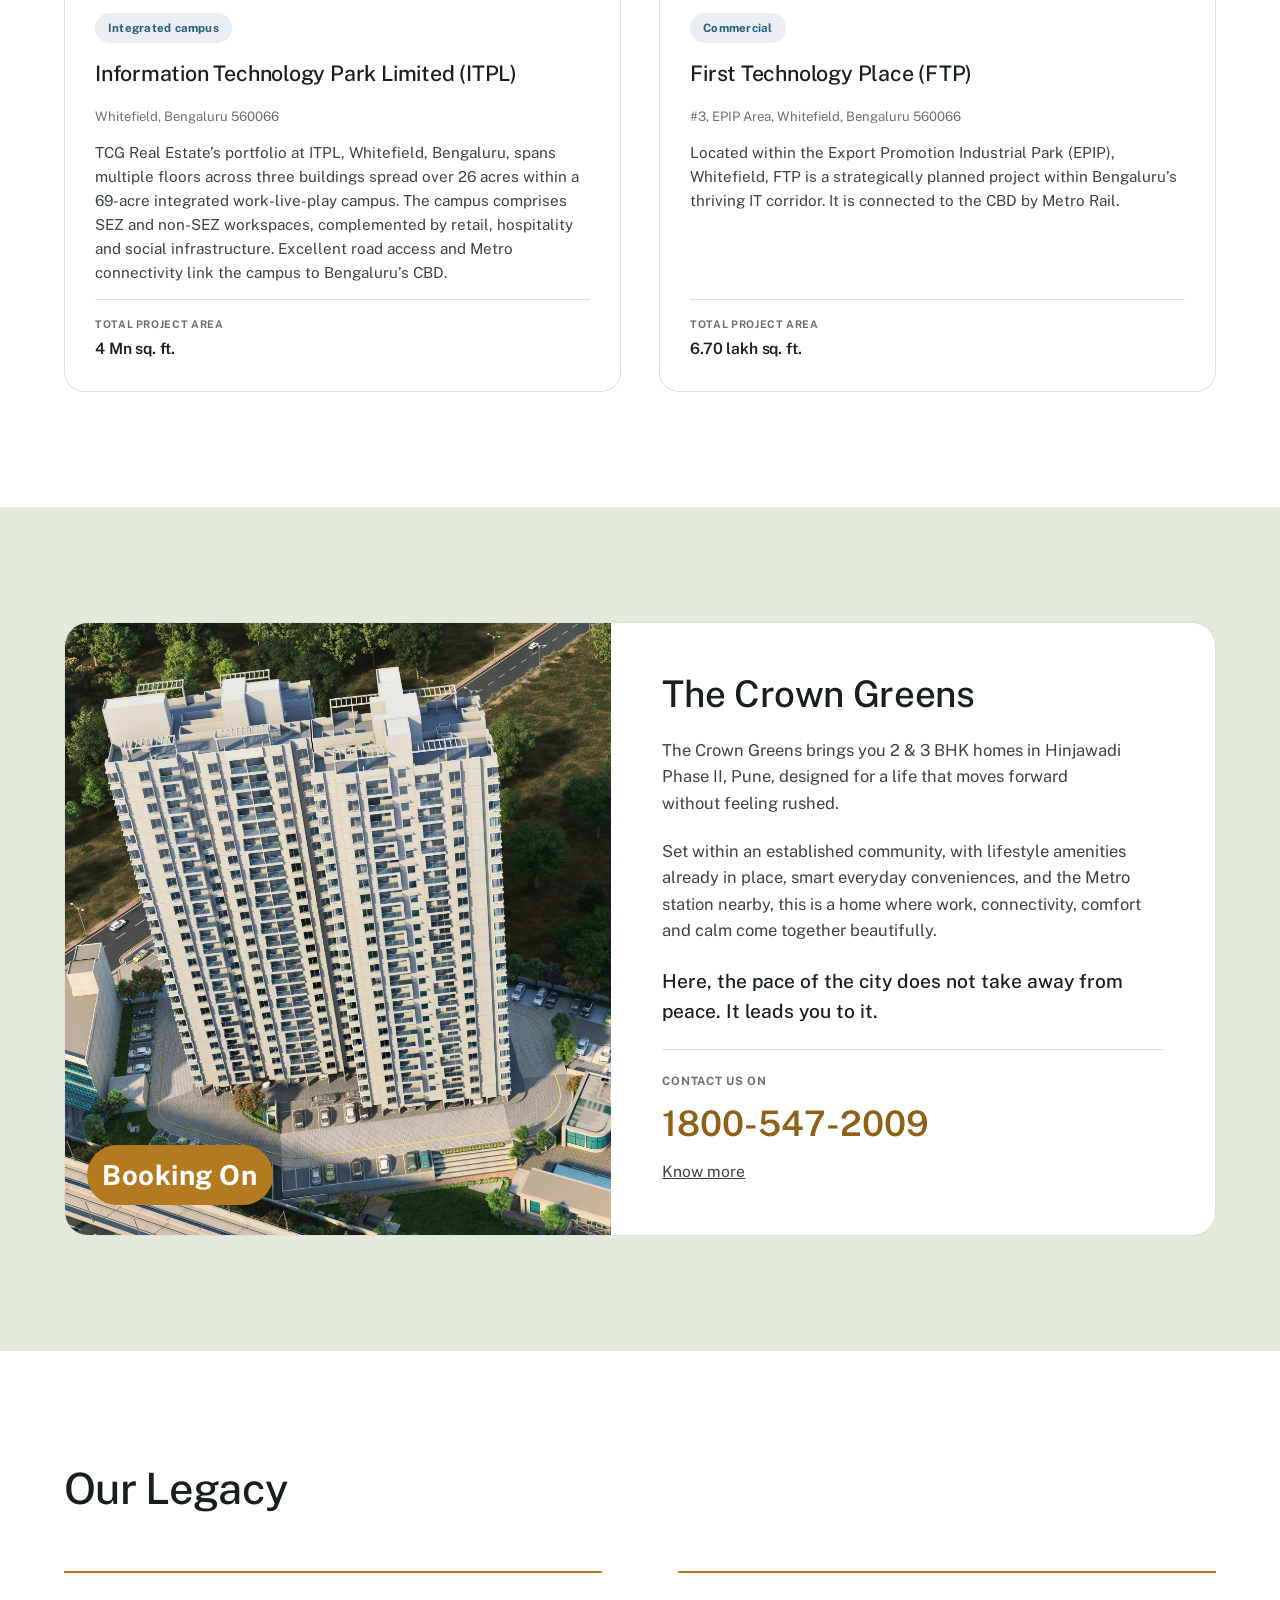
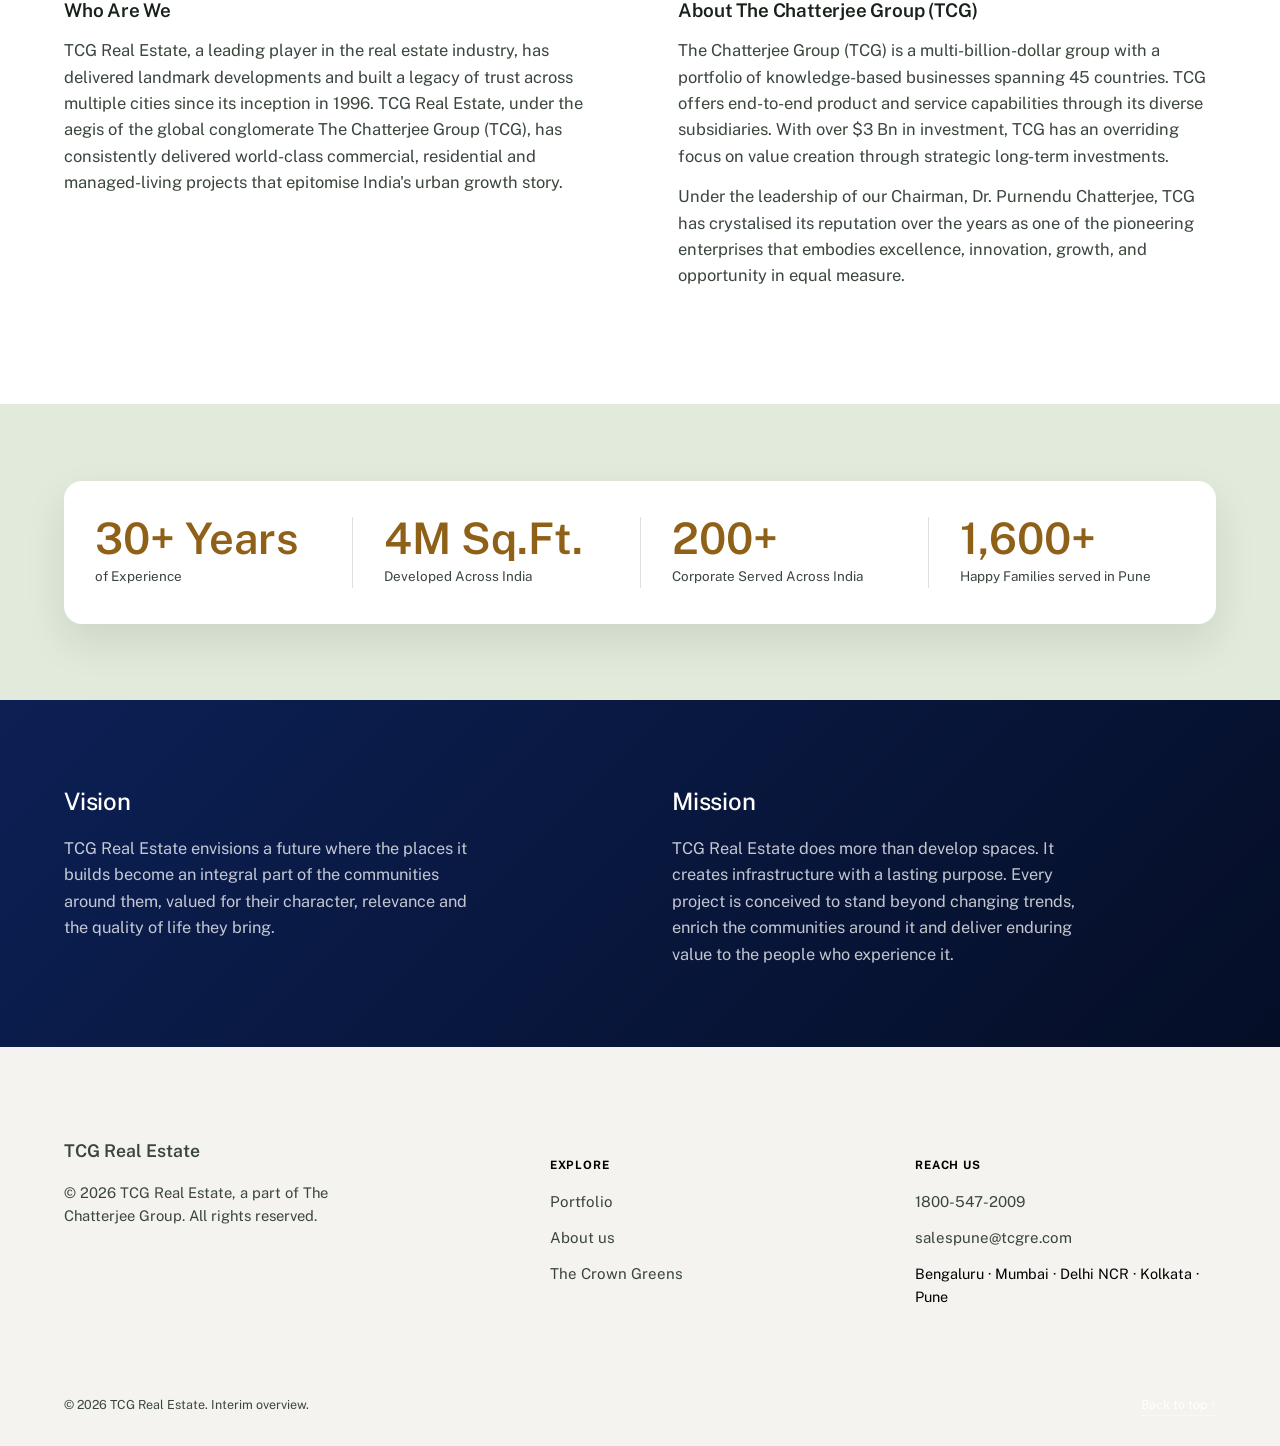
